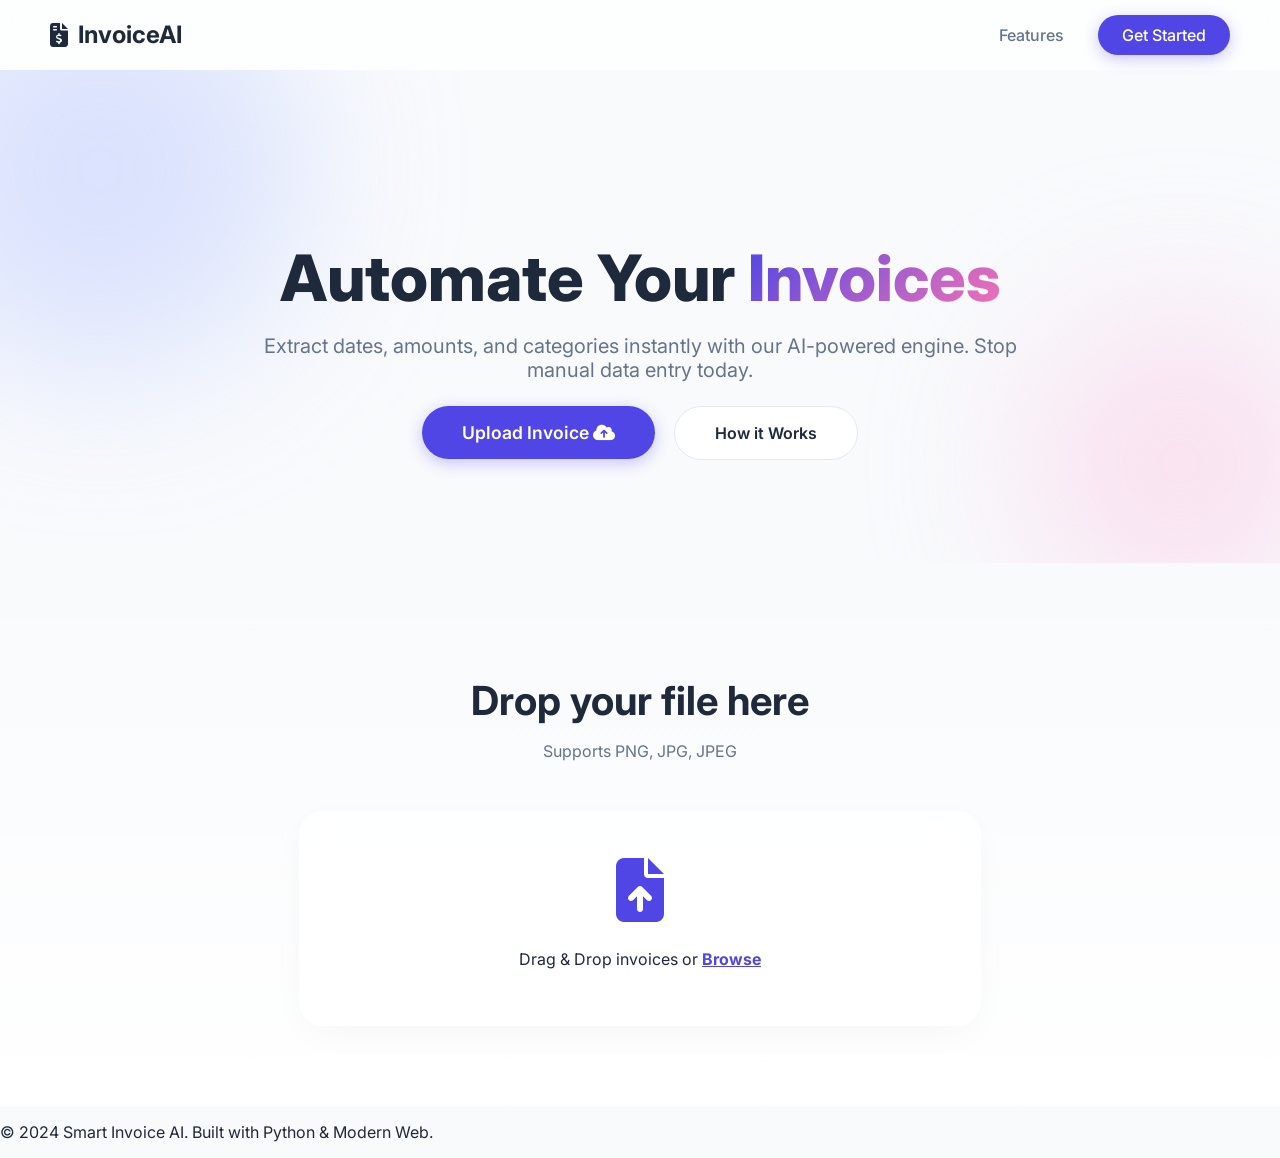
==== frontend/index.html @ 94472e85 "Implement initial Flask server with OCR and classification for invoice processing, web interface, an" ====
<!DOCTYPE html>
<html lang="en">

<head>
    <meta charset="UTF-8">
    <meta name="viewport" content="width=device-width, initial-scale=1.0">
    <title>Smart Invoice Extractor</title>
    <link rel="stylesheet" href="style.css">
    <!-- Google Fonts: Inter for that clean, modern look -->
    <link href="https://fonts.googleapis.com/css2?family=Inter:wght@300;400;600;700&display=swap" rel="stylesheet">
    <!-- FontAwesome for Icons -->
    <link rel="stylesheet" href="https://cdnjs.cloudflare.com/ajax/libs/font-awesome/6.4.0/css/all.min.css">
</head>

<body>

    <!-- Navigation -->
    <nav class="navbar">
        <div class="logo">
            <i class="fa-solid fa-file-invoice-dollar"></i> InvoiceAI
        </div>
        <div class="nav-links">
            <a href="#features">Features</a>
            <a href="#upload" class="btn-primary">Get Started</a>
        </div>
    </nav>

    <!-- Hero Section -->
    <section class="hero">
        <div class="blob blob-1"></div>
        <div class="blob blob-2"></div>

        <div class="hero-content">
            <h1 class="fade-in-up">Automate Your <span class="gradient-text">Invoices</span></h1>
            <p class="fade-in-up delay-1">Extract dates, amounts, and categories instantly with our AI-powered engine.
                Stop manual data entry today.</p>
            <div class="hero-buttons fade-in-up delay-2">
                <a href="#upload" class="btn-primary-lg">Upload Invoice <i class="fa-solid fa-cloud-arrow-up"></i></a>
                <a href="#how-it-works" class="btn-secondary-lg">How it Works</a>
            </div>
        </div>
    </section>

    <!-- Upload Section -->
    <section id="upload" class="upload-section">
        <div class="container">
            <h2 class="section-title">Drop your file here</h2>
            <p class="section-subtitle">Supports PNG, JPG, JPEG</p>

            <div class="glass-card upload-card" id="drop-zone">
                <div class="upload-icon">
                    <i class="fa-solid fa-file-arrow-up"></i>
                </div>
                <p class="upload-text">Drag & Drop invoices or <span class="browse-link">Browse</span></p>
                <input type="file" id="file-input" hidden accept=".png, .jpg, .jpeg" multiple>
                <div id="loader" class="loader hidden"></div>

                <!-- Batch Progress (Hidden initially) -->
                <div id="batch-progress" class="batch-progress hidden">
                    <p id="progress-text">Processed 0 / 0</p>
                    <div class="progress-bar-container">
                        <div id="progress-bar" class="progress-bar"></div>
                    </div>
                </div>
            </div>

            <!-- Global Actions -->
            <div id="global-actions" class="hidden" style="text-align: center; margin-top: 20px;">
                <button class="btn-primary" id="download-report-btn"><i class="fa-solid fa-file-csv"></i> Download Final
                    Report</button>
            </div>

            <!-- Results Section (Hidden initially) -->
            <div id="result-container" class="result-container hidden fade-in">
                <div class="glass-card result-card">
                    <div class="result-header">
                        <h3><i class="fa-solid fa-check-circle"></i> Extraction Complete</h3>
                        <span id="file-name-display" class="badge">invoice.jpg</span>
                    </div>

                    <div class="result-grid">
                        <div class="result-item">
                            <span class="label">Date</span>
                            <span class="value" id="res-date">--</span>
                        </div>
                        <div class="result-item">
                            <span class="label">Total Amount</span>
                            <span class="value price" id="res-amount">--</span>
                        </div>
                        <div class="result-item">
                            <span class="label">Category</span>
                            <span class="value type" id="res-category">--</span>
                        </div>
                    </div>

                    <div class="result-actions">
                        <!-- In a real app, this would use the JSON to build a CSV -->
                        <button class="btn-primary" id="download-btn"><i class="fa-solid fa-download"></i> Download
                            Report</button>
                        <button class="btn-secondary" id="reset-btn">Upload Another</button>
                    </div>
                </div>
            </div>
        </div>
    </section>

    <footer>
        <p>&copy; 2024 Smart Invoice AI. Built with Python & Modern Web.</p>
    </footer>

    <script src="script.js"></script>
</body>

</html>
---- frontend/style.css ----
:root {
    --primary: #4F46E5;      /* Indigo 600 */
    --primary-hover: #4338CA;
    --secondary: #64748B;    /* Slate 500 */
    --accent: #F472B6;       /* Pink 400 (for gradients) */
    --bg-color: #F8FAFC;     /* Slate 50 */
    --text-dark: #1E293B;    /* Slate 800 */
    --text-light: #64748B;   /* Slate 500 */
    --glass-bg: rgba(255, 255, 255, 0.7);
    --glass-border: rgba(255, 255, 255, 0.5);
    --shadow-soft: 0 10px 40px -10px rgba(0,0,0,0.05);
}

body {
    font-family: 'Inter', sans-serif;
    background-color: var(--bg-color);
    color: var(--text-dark);
    margin: 0;
    padding: 0;
    overflow-x: hidden;
    scroll-behavior: smooth;
}

/* --- Utilities --- */
.container {
    max-width: 1000px;
    margin: 0 auto;
    padding: 0 20px;
}

.gradient-text {
    background: linear-gradient(135deg, var(--primary), var(--accent));
    -webkit-background-clip: text;
    -webkit-text-fill-color: transparent;
}

.hidden { display: none !important; }

/* --- Navbar --- */
.navbar {
    display: flex;
    justify-content: space-between;
    align-items: center;
    padding: 20px 50px;
    background: var(--glass-bg);
    backdrop-filter: blur(12px);
    position: sticky;
    top: 0;
    z-index: 100;
    border-bottom: 1px solid var(--glass-border);
}

.logo {
    font-weight: 700;
    font-size: 1.5rem;
    color: var(--text-dark);
    display: flex;
    gap: 10px;
    align-items: center;
}

.nav-links a {
    text-decoration: none;
    color: var(--text-light);
    margin-left: 30px;
    font-weight: 500;
    transition: color 0.3s;
}

.nav-links a:hover {
    color: var(--primary);
}

.nav-links .btn-primary {
    color: white;
    margin-left: 30px;
}

/* --- Hero Section --- */
.hero {
    position: relative;
    padding: 120px 20px;
    text-align: center;
    overflow: hidden;
}

.hero-content {
    position: relative;
    z-index: 10;
    max-width: 800px;
    margin: 0 auto;
}

.hero h1 {
    font-size: 4rem;
    line-height: 1.1;
    margin-bottom: 20px;
    font-weight: 800;
}

.hero p {
    font-size: 1.25rem;
    color: var(--text-light);
    margin-bottom: 40px;
}

/* Background Blobs */
.blob {
    position: absolute;
    border-radius: 50%;
    filter: blur(80px);
    opacity: 0.6;
    z-index: 1;
}

.blob-1 {
    width: 400px;
    height: 400px;
    background: #c7d2fe;
    top: -100px;
    left: -100px;
    animation: float 8s infinite ease-in-out;
}

.blob-2 {
    width: 300px;
    height: 300px;
    background: #fbcfe8;
    bottom: -50px;
    right: -50px;
    animation: float 10s infinite ease-in-out reverse;
}

/* --- Buttons --- */
.btn-primary, .btn-primary-lg {
    background: var(--primary);
    color: white;
    padding: 10px 24px;
    border-radius: 50px;
    text-decoration: none;
    font-weight: 600;
    transition: all 0.3s ease;
    border: none;
    cursor: pointer;
    box-shadow: 0 4px 15px rgba(79, 70, 229, 0.3);
}

.btn-primary-lg {
    padding: 16px 40px;
    font-size: 1.1rem;
}

.btn-primary:hover, .btn-primary-lg:hover {
    background: var(--primary-hover);
    transform: translateY(-2px);
    box-shadow: 0 8px 25px rgba(79, 70, 229, 0.4);
}

.btn-secondary-lg, .btn-secondary {
    background: white;
    color: var(--text-dark);
    padding: 16px 40px;
    border-radius: 50px;
    text-decoration: none;
    font-weight: 600;
    margin-left: 15px;
    border: 1px solid #E2E8F0;
    transition: all 0.3s ease;
    cursor: pointer;
}

.btn-secondary:hover, .btn-secondary-lg:hover {
    background: #F1F5F9;
    transform: translateY(-2px);
}

/* --- Upload Section --- */
.upload-section {
    padding: 80px 20px;
    background: linear-gradient(to bottom, transparent, white);
}

.section-title {
    text-align: center;
    font-size: 2.5rem;
    margin-bottom: 5px;
}

.section-subtitle {
    text-align: center;
    color: var(--text-light);
    margin-bottom: 50px;
}

.glass-card {
    background: rgba(255, 255, 255, 0.8);
    backdrop-filter: blur(20px);
    border: 1px solid white;
    border-radius: 24px;
    box-shadow: var(--shadow-soft);
    padding: 40px;
    max-width: 600px;
    margin: 0 auto;
    text-align: center;
    transition: all 0.3s ease;
}

.upload-card:hover {
    transform: translateY(-5px);
    box-shadow: 0 20px 50px -10px rgba(0,0,0,0.1);
    border-color: var(--primary);
}

.upload-icon {
    font-size: 4rem;
    color: var(--primary);
    margin-bottom: 20px;
    transition: transform 0.3s;
}

.upload-card:hover .upload-icon {
    transform: scale(1.1);
}

.browse-link {
    color: var(--primary);
    font-weight: 700;
    cursor: pointer;
    text-decoration: underline;
}

/* --- Results --- */
.result-container {
    margin-top: 40px;
}

.result-header {
    display: flex;
    justify-content: space-between;
    align-items: center;
    margin-bottom: 30px;
    padding-bottom: 20px;
    border-bottom: 1px solid #E2E8F0;
}

.result-header h3 {
    margin: 0;
    color: var(--primary);
    display: flex;
    gap: 10px;
    align-items: center;
}

.badge {
    background: #EEF2FF;
    color: var(--primary);
    padding: 6px 12px;
    border-radius: 20px;
    font-size: 0.875rem;
    font-weight: 600;
}

.result-grid {
    display: grid;
    grid-template-columns: repeat(3, 1fr);
    gap: 20px;
    text-align: left;
    margin-bottom: 40px;
}

.result-item {
    display: flex;
    flex-direction: column;
    gap: 8px;
}

.label {
    font-size: 0.875rem;
    color: var(--text-light);
    text-transform: uppercase;
    letter-spacing: 0.05em;
}

.value {
    font-size: 1.5rem;
    font-weight: 700;
    color: var(--text-dark);
}

.value.price { color: #10B981; } /* Green */
.value.type { color: #F59E0B; } /* Amber */

.result-actions {
    display: flex;
    gap: 10px;
    justify-content: center;
}

/* --- Animations --- */
@keyframes float {
    0%, 100% { transform: translate(0, 0); }
    50% { transform: translate(30px, -30px); }
}

.fade-in-up {
    opacity: 0;
    transform: translateY(30px);
    animation: fadeInUp 0.8s ease forwards;
}

.fade-in {
    opacity: 0;
    animation: fadeIn 0.5s ease forwards;
}

@keyframes fadeInUp {
    to { opacity: 1; transform: translateY(0); }
}

@keyframes fadeIn {
    to { opacity: 1; }
}

.delay-1 { animation-delay: 0.2s; }
.delay-2 { animation-delay: 0.4s; }

/* Loader */
.loader {
    border: 4px solid #f3f3f3;
    border-radius: 50%;
    border-top: 4px solid var(--primary);
    width: 40px;
    height: 40px;
    animation: spin 1s linear infinite;
    margin: 20px auto;
}

@keyframes spin {
    0% { transform: rotate(0deg); }
    100% { transform: rotate(360deg); }
}
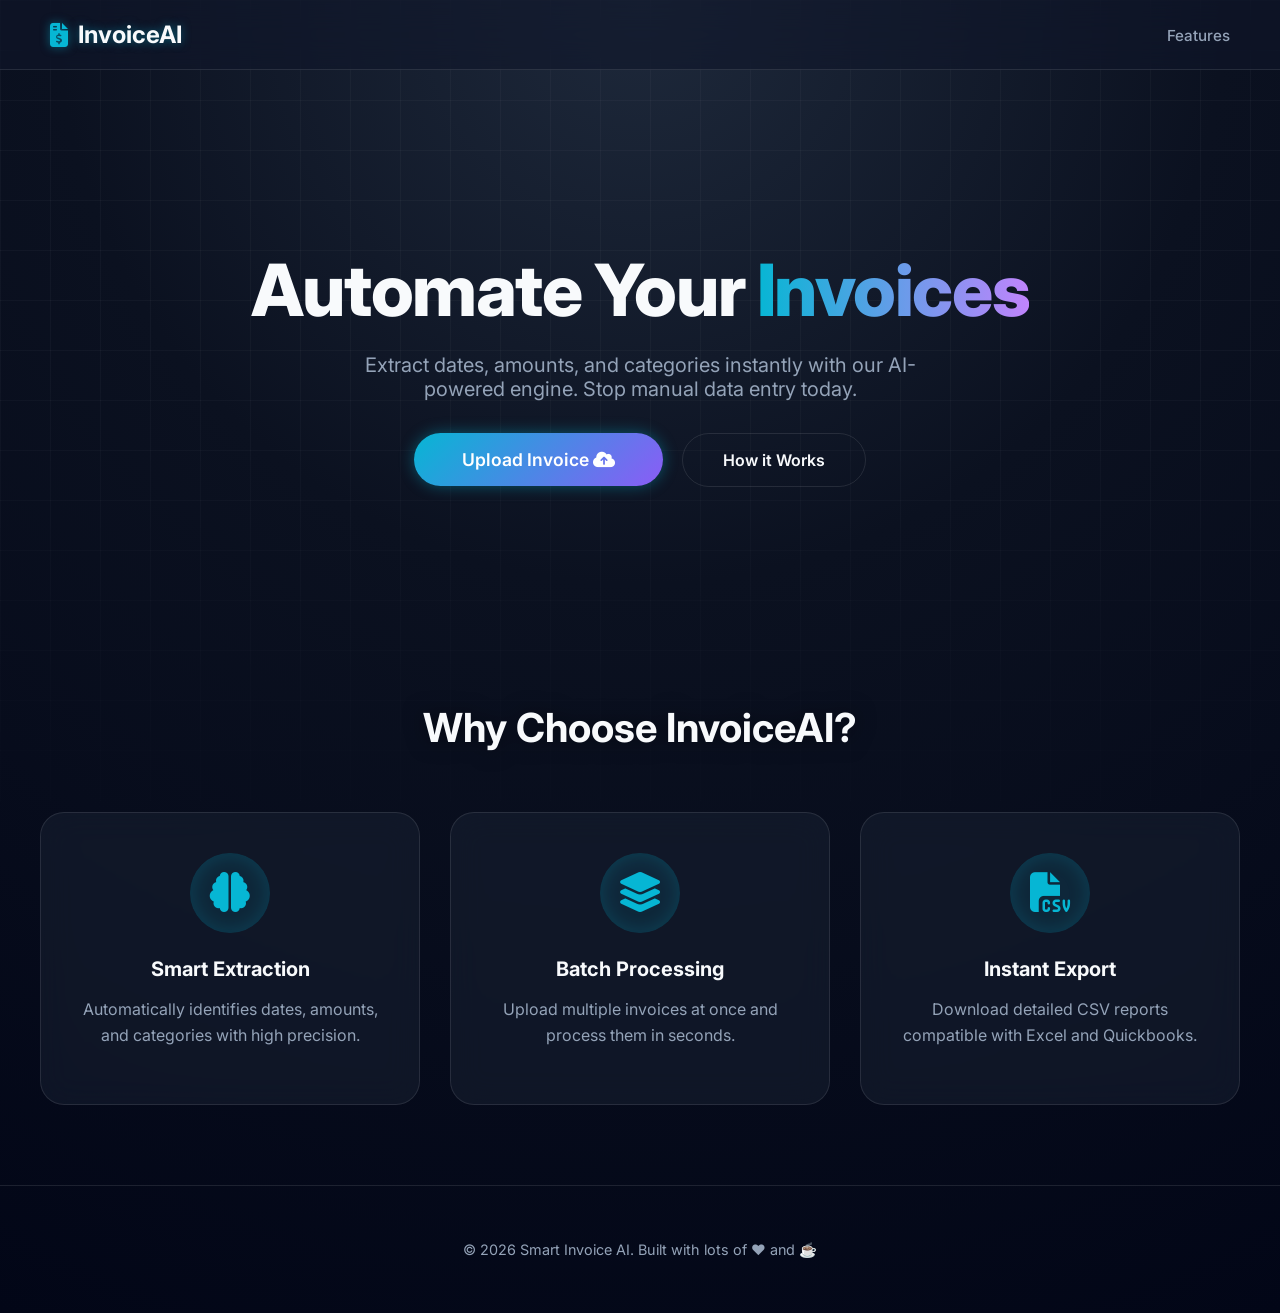
==== commit 8ca4992e: "Implement initial frontend for invoice extraction with upload, batch processing, and informational p" ====
--- a/frontend/index.html
+++ b/frontend/index.html
@@ -21,9 +21,10 @@
         </div>
         <div class="nav-links">
             <a href="#features">Features</a>
-            <a href="#upload" class="btn-primary">Get Started</a>
         </div>
     </nav>
+
+    <div class="background-grid"></div>
 
     <!-- Hero Section -->
     <section class="hero">
@@ -35,77 +36,52 @@
             <p class="fade-in-up delay-1">Extract dates, amounts, and categories instantly with our AI-powered engine.
                 Stop manual data entry today.</p>
             <div class="hero-buttons fade-in-up delay-2">
-                <a href="#upload" class="btn-primary-lg">Upload Invoice <i class="fa-solid fa-cloud-arrow-up"></i></a>
-                <a href="#how-it-works" class="btn-secondary-lg">How it Works</a>
+                <a href="/upload-page" class="btn-primary-lg">Upload Invoice <i
+                        class="fa-solid fa-cloud-arrow-up"></i></a>
+                <a href="/how-it-works" class="btn-secondary-lg">How it Works</a>
             </div>
         </div>
     </section>
 
-    <!-- Upload Section -->
-    <section id="upload" class="upload-section">
+    <!-- Features Section -->
+    <section id="features" class="features-section">
         <div class="container">
-            <h2 class="section-title">Drop your file here</h2>
-            <p class="section-subtitle">Supports PNG, JPG, JPEG</p>
+            <h2 class="section-title">Why Choose InvoiceAI?</h2>
+            <div class="features-grid">
+                <!-- Feature 1 -->
+                <div class="glass-card feature-card scroll-reveal">
+                    <div class="feature-icon">
+                        <i class="fa-solid fa-brain"></i>
+                    </div>
+                    <h3>Smart Extraction</h3>
+                    <p>Automatically identifies dates, amounts, and categories with high precision.</p>
+                </div>
 
-            <div class="glass-card upload-card" id="drop-zone">
-                <div class="upload-icon">
-                    <i class="fa-solid fa-file-arrow-up"></i>
+                <!-- Feature 2 -->
+                <div class="glass-card feature-card scroll-reveal" style="transition-delay: 0.2s">
+                    <div class="feature-icon">
+                        <i class="fa-solid fa-layer-group"></i>
+                    </div>
+                    <h3>Batch Processing</h3>
+                    <p>Upload multiple invoices at once and process them in seconds.</p>
                 </div>
-                <p class="upload-text">Drag & Drop invoices or <span class="browse-link">Browse</span></p>
-                <input type="file" id="file-input" hidden accept=".png, .jpg, .jpeg" multiple>
-                <div id="loader" class="loader hidden"></div>
 
-                <!-- Batch Progress (Hidden initially) -->
-                <div id="batch-progress" class="batch-progress hidden">
-                    <p id="progress-text">Processed 0 / 0</p>
-                    <div class="progress-bar-container">
-                        <div id="progress-bar" class="progress-bar"></div>
+                <!-- Feature 3 -->
+                <div class="glass-card feature-card scroll-reveal" style="transition-delay: 0.4s">
+                    <div class="feature-icon">
+                        <i class="fa-solid fa-file-csv"></i>
                     </div>
-                </div>
-            </div>
-
-            <!-- Global Actions -->
-            <div id="global-actions" class="hidden" style="text-align: center; margin-top: 20px;">
-                <button class="btn-primary" id="download-report-btn"><i class="fa-solid fa-file-csv"></i> Download Final
-                    Report</button>
-            </div>
-
-            <!-- Results Section (Hidden initially) -->
-            <div id="result-container" class="result-container hidden fade-in">
-                <div class="glass-card result-card">
-                    <div class="result-header">
-                        <h3><i class="fa-solid fa-check-circle"></i> Extraction Complete</h3>
-                        <span id="file-name-display" class="badge">invoice.jpg</span>
-                    </div>
-
-                    <div class="result-grid">
-                        <div class="result-item">
-                            <span class="label">Date</span>
-                            <span class="value" id="res-date">--</span>
-                        </div>
-                        <div class="result-item">
-                            <span class="label">Total Amount</span>
-                            <span class="value price" id="res-amount">--</span>
-                        </div>
-                        <div class="result-item">
-                            <span class="label">Category</span>
-                            <span class="value type" id="res-category">--</span>
-                        </div>
-                    </div>
-
-                    <div class="result-actions">
-                        <!-- In a real app, this would use the JSON to build a CSV -->
-                        <button class="btn-primary" id="download-btn"><i class="fa-solid fa-download"></i> Download
-                            Report</button>
-                        <button class="btn-secondary" id="reset-btn">Upload Another</button>
-                    </div>
+                    <h3>Instant Export</h3>
+                    <p>Download detailed CSV reports compatible with Excel and Quickbooks.</p>
                 </div>
             </div>
         </div>
     </section>
 
+
+
     <footer>
-        <p>&copy; 2024 Smart Invoice AI. Built with Python & Modern Web.</p>
+        <p>&copy; 2026 Smart Invoice AI. Built with lots of ❤️ and ☕</p>
     </footer>
 
     <script src="script.js"></script>
--- a/frontend/style.css
+++ b/frontend/style.css
@@ -1,40 +1,65 @@
 :root {
-    --primary: #4F46E5;      /* Indigo 600 */
-    --primary-hover: #4338CA;
-    --secondary: #64748B;    /* Slate 500 */
-    --accent: #F472B6;       /* Pink 400 (for gradients) */
-    --bg-color: #F8FAFC;     /* Slate 50 */
-    --text-dark: #1E293B;    /* Slate 800 */
-    --text-light: #64748B;   /* Slate 500 */
-    --glass-bg: rgba(255, 255, 255, 0.7);
-    --glass-border: rgba(255, 255, 255, 0.5);
-    --shadow-soft: 0 10px 40px -10px rgba(0,0,0,0.05);
+    --bg-dark: #0B1120;
+    --bg-darker: #020617;
+    --primary-cyan: #06b6d4;
+    --primary-violet: #8b5cf6;
+    --accent-glow: #38bdf8;
+    --text-main: #f8fafc;
+    --text-muted: #94a3b8;
+    --glass-bg: rgba(30, 41, 59, 0.4);
+    --glass-border: rgba(255, 255, 255, 0.1);
+    --card-shadow: 0 0 20px rgba(6, 182, 212, 0.1);
 }
 
 body {
     font-family: 'Inter', sans-serif;
-    background-color: var(--bg-color);
-    color: var(--text-dark);
+    background: radial-gradient(circle at 50% 0%, #1e293b 0%, var(--bg-dark) 40%, var(--bg-darker) 100%);
+    background-color: var(--bg-dark);
+    color: var(--text-main);
     margin: 0;
     padding: 0;
     overflow-x: hidden;
     scroll-behavior: smooth;
+    display: flex;
+    flex-direction: column;
+    min-height: 100vh;
 }
 
 /* --- Utilities --- */
 .container {
-    max-width: 1000px;
+    max-width: 1200px;
     margin: 0 auto;
     padding: 0 20px;
 }
 
 .gradient-text {
-    background: linear-gradient(135deg, var(--primary), var(--accent));
+    background: linear-gradient(to right, var(--primary-cyan), #c084fc, #f472b6);
     -webkit-background-clip: text;
+    background-clip: text;
     -webkit-text-fill-color: transparent;
-}
-
-.hidden { display: none !important; }
+    background-size: 200% auto;
+    animation: shimmer 5s linear infinite;
+}
+
+.hidden {
+    display: none !important;
+}
+
+/* --- Background Grid --- */
+.background-grid {
+    position: fixed;
+    top: 0;
+    left: 0;
+    width: 100%;
+    height: 100%;
+    z-index: -1;
+    background-image:
+        linear-gradient(rgba(255, 255, 255, 0.03) 1px, transparent 1px),
+        linear-gradient(90deg, rgba(255, 255, 255, 0.03) 1px, transparent 1px);
+    background-size: 50px 50px;
+    mask-image: linear-gradient(to bottom, black 40%, transparent 100%);
+    pointer-events: none;
+}
 
 /* --- Navbar --- */
 .navbar {
@@ -42,8 +67,8 @@
     justify-content: space-between;
     align-items: center;
     padding: 20px 50px;
-    background: var(--glass-bg);
-    backdrop-filter: blur(12px);
+    background: rgba(15, 23, 42, 0.6);
+    backdrop-filter: blur(16px);
     position: sticky;
     top: 0;
     z-index: 100;
@@ -53,211 +78,250 @@
 .logo {
     font-weight: 700;
     font-size: 1.5rem;
-    color: var(--text-dark);
+    color: var(--text-main);
     display: flex;
     gap: 10px;
     align-items: center;
+    text-shadow: 0 0 10px rgba(6, 182, 212, 0.5);
+}
+
+.logo i {
+    color: var(--primary-cyan);
 }
 
 .nav-links a {
     text-decoration: none;
-    color: var(--text-light);
+    color: var(--text-muted);
     margin-left: 30px;
     font-weight: 500;
-    transition: color 0.3s;
+    transition: all 0.3s;
+    font-size: 0.95rem;
 }
 
 .nav-links a:hover {
-    color: var(--primary);
-}
-
-.nav-links .btn-primary {
+    color: var(--primary-cyan);
+    text-shadow: 0 0 8px rgba(6, 182, 212, 0.6);
+}
+
+/* --- Buttons --- */
+.btn-primary,
+.btn-primary-lg {
+    background: linear-gradient(135deg, var(--primary-cyan), var(--primary-violet));
     color: white;
-    margin-left: 30px;
-}
-
-/* --- Hero Section --- */
-.hero {
-    position: relative;
-    padding: 120px 20px;
-    text-align: center;
-    overflow: hidden;
-}
-
-.hero-content {
-    position: relative;
-    z-index: 10;
-    max-width: 800px;
-    margin: 0 auto;
-}
-
-.hero h1 {
-    font-size: 4rem;
-    line-height: 1.1;
-    margin-bottom: 20px;
-    font-weight: 800;
-}
-
-.hero p {
-    font-size: 1.25rem;
-    color: var(--text-light);
-    margin-bottom: 40px;
-}
-
-/* Background Blobs */
-.blob {
-    position: absolute;
-    border-radius: 50%;
-    filter: blur(80px);
-    opacity: 0.6;
-    z-index: 1;
-}
-
-.blob-1 {
-    width: 400px;
-    height: 400px;
-    background: #c7d2fe;
-    top: -100px;
-    left: -100px;
-    animation: float 8s infinite ease-in-out;
-}
-
-.blob-2 {
-    width: 300px;
-    height: 300px;
-    background: #fbcfe8;
-    bottom: -50px;
-    right: -50px;
-    animation: float 10s infinite ease-in-out reverse;
-}
-
-/* --- Buttons --- */
-.btn-primary, .btn-primary-lg {
-    background: var(--primary);
-    color: white;
-    padding: 10px 24px;
+    padding: 12px 30px;
     border-radius: 50px;
     text-decoration: none;
     font-weight: 600;
     transition: all 0.3s ease;
     border: none;
     cursor: pointer;
-    box-shadow: 0 4px 15px rgba(79, 70, 229, 0.3);
+    box-shadow: 0 0 15px rgba(6, 182, 212, 0.4);
+    position: relative;
+    overflow: hidden;
 }
 
 .btn-primary-lg {
-    padding: 16px 40px;
+    padding: 16px 48px;
     font-size: 1.1rem;
 }
 
-.btn-primary:hover, .btn-primary-lg:hover {
-    background: var(--primary-hover);
+.btn-primary:hover,
+.btn-primary-lg:hover {
     transform: translateY(-2px);
-    box-shadow: 0 8px 25px rgba(79, 70, 229, 0.4);
-}
-
-.btn-secondary-lg, .btn-secondary {
-    background: white;
-    color: var(--text-dark);
+    box-shadow: 0 0 30px rgba(139, 92, 246, 0.6);
+}
+
+.btn-secondary,
+.btn-secondary-lg {
+    background: transparent;
+    color: var(--text-main);
     padding: 16px 40px;
     border-radius: 50px;
     text-decoration: none;
     font-weight: 600;
     margin-left: 15px;
-    border: 1px solid #E2E8F0;
+    border: 1px solid var(--glass-border);
     transition: all 0.3s ease;
     cursor: pointer;
-}
-
-.btn-secondary:hover, .btn-secondary-lg:hover {
-    background: #F1F5F9;
-    transform: translateY(-2px);
+    position: relative;
+}
+
+.btn-secondary:hover,
+.btn-secondary-lg:hover {
+    border-color: var(--primary-cyan);
+    background: rgba(6, 182, 212, 0.1);
+    box-shadow: 0 0 15px rgba(6, 182, 212, 0.2);
+}
+
+/* --- Hero Section --- */
+.hero {
+    position: relative;
+    padding: 120px 20px;
+    text-align: center;
+    flex: 1;
+    display: flex;
+    flex-direction: column;
+    justify-content: center;
+    overflow: visible;
+}
+
+.hero h1 {
+    font-size: 4.5rem;
+    line-height: 1.1;
+    margin-bottom: 24px;
+    font-weight: 800;
+    letter-spacing: -0.02em;
+}
+
+.hero p {
+    font-size: 1.25rem;
+    color: var(--text-muted);
+    margin-bottom: 48px;
+    max-width: 600px;
+    margin-left: auto;
+    margin-right: auto;
+}
+
+/* --- Glass Cards (Features & Upload) --- */
+.glass-card {
+    background: var(--glass-bg);
+    backdrop-filter: blur(16px);
+    border: 1px solid var(--glass-border);
+    border-radius: 24px;
+    padding: 40px;
+    transition: all 0.4s cubic-bezier(0.175, 0.885, 0.32, 1.275);
+}
+
+.feature-card {
+    text-align: center;
+    margin: 0;
+}
+
+.feature-card:hover {
+    transform: translateY(-10px) scale(1.02);
+    border-color: rgba(6, 182, 212, 0.3);
+    box-shadow: 0 0 30px rgba(6, 182, 212, 0.15);
+}
+
+.feature-icon {
+    font-size: 2.5rem;
+    color: var(--primary-cyan);
+    margin-bottom: 24px;
+    background: rgba(6, 182, 212, 0.1);
+    width: 80px;
+    height: 80px;
+    line-height: 80px;
+    border-radius: 50%;
+    margin-left: auto;
+    margin-right: auto;
+    box-shadow: 0 0 20px rgba(6, 182, 212, 0.2) inset;
+}
+
+.feature-card h3 {
+    color: var(--text-main);
+    font-size: 1.25rem;
+    margin-bottom: 15px;
+}
+
+.feature-card p {
+    color: var(--text-muted);
+    line-height: 1.6;
+}
+
+/* --- Features Layout --- */
+.features-section {
+    padding: 80px 20px;
+    background: transparent;
+}
+
+.section-title {
+    text-align: center;
+    font-size: 2.5rem;
+    color: var(--text-main);
+    margin-bottom: 60px;
+    text-shadow: 0 0 20px rgba(0, 0, 0, 0.5);
+}
+
+.features-grid {
+    display: grid;
+    grid-template-columns: repeat(auto-fit, minmax(300px, 1fr));
+    gap: 30px;
 }
 
 /* --- Upload Section --- */
 .upload-section {
-    padding: 80px 20px;
-    background: linear-gradient(to bottom, transparent, white);
-}
-
-.section-title {
-    text-align: center;
-    font-size: 2.5rem;
+    padding: 60px 20px;
+    background: transparent;
+}
+
+/* Upload Specific Overrides */
+.upload-section .section-title {
     margin-bottom: 5px;
 }
 
 .section-subtitle {
     text-align: center;
-    color: var(--text-light);
-    margin-bottom: 50px;
-}
-
-.glass-card {
-    background: rgba(255, 255, 255, 0.8);
-    backdrop-filter: blur(20px);
-    border: 1px solid white;
-    border-radius: 24px;
-    box-shadow: var(--shadow-soft);
-    padding: 40px;
+    color: var(--text-muted);
+    margin-bottom: 40px;
+    font-size: 1rem;
+    display: block;
+    width: 100%;
+}
+
+.upload-card {
+
     max-width: 600px;
     margin: 0 auto;
     text-align: center;
-    transition: all 0.3s ease;
-}
-
-.upload-card:hover {
-    transform: translateY(-5px);
-    box-shadow: 0 20px 50px -10px rgba(0,0,0,0.1);
-    border-color: var(--primary);
 }
 
 .upload-icon {
     font-size: 4rem;
-    color: var(--primary);
+    color: var(--primary-cyan);
     margin-bottom: 20px;
-    transition: transform 0.3s;
-}
-
-.upload-card:hover .upload-icon {
-    transform: scale(1.1);
+    filter: drop-shadow(0 0 10px rgba(6, 182, 212, 0.5));
+}
+
+.upload-text {
+    color: var(--text-muted);
 }
 
 .browse-link {
-    color: var(--primary);
-    font-weight: 700;
-    cursor: pointer;
-    text-decoration: underline;
+    color: var(--primary-cyan);
+    text-decoration: none;
+    border-bottom: 1px dotted var(--primary-cyan);
+    transition: all 0.3s;
+}
+
+.browse-link:hover {
+    color: var(--primary-violet);
+    border-bottom-style: solid;
 }
 
 /* --- Results --- */
-.result-container {
-    margin-top: 40px;
-}
-
 .result-header {
+    border-bottom: 1px solid var(--glass-border);
     display: flex;
     justify-content: space-between;
     align-items: center;
     margin-bottom: 30px;
     padding-bottom: 20px;
-    border-bottom: 1px solid #E2E8F0;
 }
 
 .result-header h3 {
+    color: var(--primary-cyan);
+    display: flex;
+    align-items: center;
+    gap: 10px;
     margin: 0;
-    color: var(--primary);
-    display: flex;
-    gap: 10px;
-    align-items: center;
 }
 
 .badge {
-    background: #EEF2FF;
-    color: var(--primary);
-    padding: 6px 12px;
+    background: rgba(6, 182, 212, 0.15);
+    color: var(--primary-cyan);
+    padding: 5px 12px;
     border-radius: 20px;
-    font-size: 0.875rem;
-    font-weight: 600;
+    font-size: 0.85rem;
 }
 
 .result-grid {
@@ -265,77 +329,102 @@
     grid-template-columns: repeat(3, 1fr);
     gap: 20px;
     text-align: left;
-    margin-bottom: 40px;
-}
-
-.result-item {
-    display: flex;
-    flex-direction: column;
-    gap: 8px;
+    margin-bottom: 30px;
 }
 
 .label {
-    font-size: 0.875rem;
-    color: var(--text-light);
+    color: var(--text-muted);
+    font-size: 0.8rem;
     text-transform: uppercase;
-    letter-spacing: 0.05em;
+    letter-spacing: 1px;
 }
 
 .value {
-    font-size: 1.5rem;
+    font-size: 1.4rem;
     font-weight: 700;
-    color: var(--text-dark);
-}
-
-.value.price { color: #10B981; } /* Green */
-.value.type { color: #F59E0B; } /* Amber */
-
-.result-actions {
-    display: flex;
-    gap: 10px;
-    justify-content: center;
+    color: var(--text-main);
+}
+
+.value.price {
+    color: #34d399;
+    text-shadow: 0 0 10px rgba(52, 211, 153, 0.3);
+}
+
+.value.type {
+    color: #fbbf24;
 }
 
 /* --- Animations --- */
-@keyframes float {
-    0%, 100% { transform: translate(0, 0); }
-    50% { transform: translate(30px, -30px); }
+@keyframes shimmer {
+    0% {
+        background-position: 0% 50%;
+    }
+
+    100% {
+        background-position: 200% 50%;
+    }
+}
+
+@keyframes fadeInUp {
+    from {
+        opacity: 0;
+        transform: translateY(40px);
+    }
+
+    to {
+        opacity: 1;
+        transform: translateY(0);
+    }
 }
 
 .fade-in-up {
     opacity: 0;
+    animation: fadeInUp 0.8s ease forwards;
+}
+
+.delay-1 {
+    animation-delay: 0.2s;
+}
+
+.delay-2 {
+    animation-delay: 0.4s;
+}
+
+.scroll-reveal {
+    opacity: 0;
     transform: translateY(30px);
-    animation: fadeInUp 0.8s ease forwards;
-}
-
-.fade-in {
-    opacity: 0;
-    animation: fadeIn 0.5s ease forwards;
-}
-
-@keyframes fadeInUp {
-    to { opacity: 1; transform: translateY(0); }
-}
-
-@keyframes fadeIn {
-    to { opacity: 1; }
-}
-
-.delay-1 { animation-delay: 0.2s; }
-.delay-2 { animation-delay: 0.4s; }
+    transition: all 0.8s cubic-bezier(0.5, 0, 0, 1);
+}
+
+.scroll-reveal.visible {
+    opacity: 1;
+    transform: translateY(0);
+}
 
 /* Loader */
 .loader {
-    border: 4px solid #f3f3f3;
+    border: 3px solid rgba(255, 255, 255, 0.1);
+    border-top: 3px solid var(--primary-cyan);
     border-radius: 50%;
-    border-top: 4px solid var(--primary);
     width: 40px;
     height: 40px;
     animation: spin 1s linear infinite;
     margin: 20px auto;
+    box-shadow: 0 0 15px rgba(6, 182, 212, 0.2);
 }
 
 @keyframes spin {
-    0% { transform: rotate(0deg); }
-    100% { transform: rotate(360deg); }
-}
+    100% {
+        transform: rotate(360deg);
+    }
+}
+
+/* Footer */
+footer {
+    text-align: center;
+    padding: 40px;
+    color: var(--text-muted);
+    font-size: 0.9rem;
+    border-top: 1px solid var(--glass-border);
+    margin-top: auto;
+}
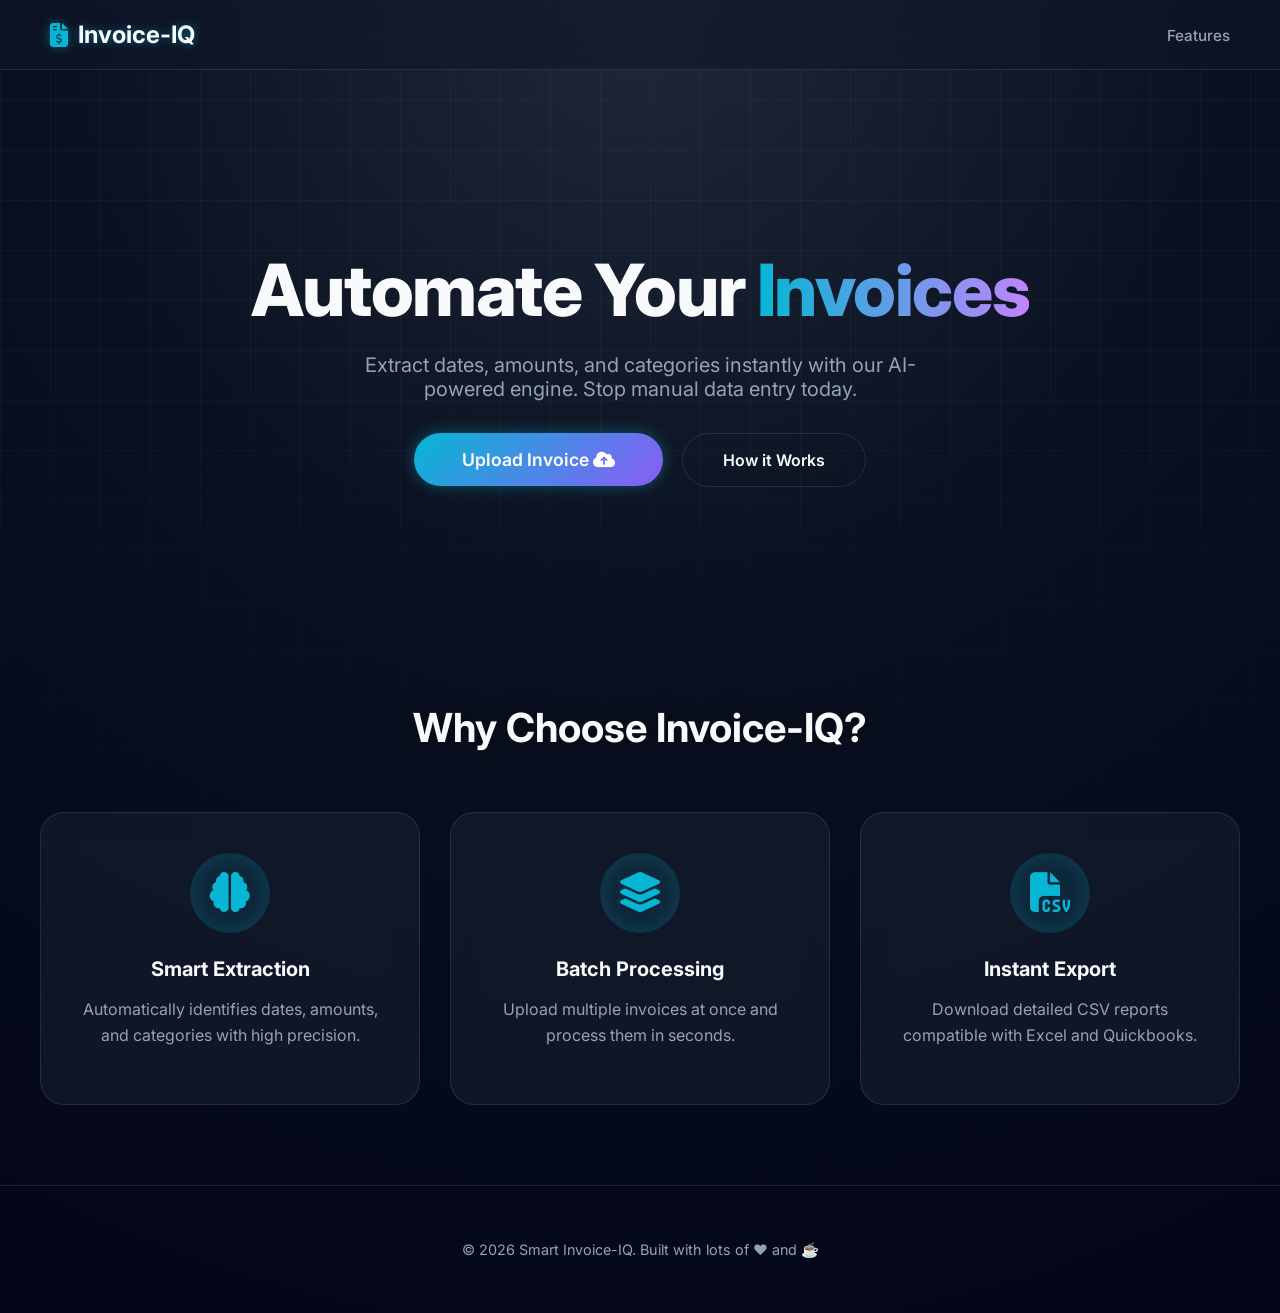
==== commit 41b44f61: "Update frontend files and analysis results" ====
--- a/frontend/index.html
+++ b/frontend/index.html
@@ -17,7 +17,7 @@
     <!-- Navigation -->
     <nav class="navbar">
         <div class="logo">
-            <i class="fa-solid fa-file-invoice-dollar"></i> InvoiceAI
+            <i class="fa-solid fa-file-invoice-dollar"></i> Invoice-IQ
         </div>
         <div class="nav-links">
             <a href="#features">Features</a>
@@ -46,7 +46,7 @@
     <!-- Features Section -->
     <section id="features" class="features-section">
         <div class="container">
-            <h2 class="section-title">Why Choose InvoiceAI?</h2>
+            <h2 class="section-title">Why Choose Invoice-IQ?</h2>
             <div class="features-grid">
                 <!-- Feature 1 -->
                 <div class="glass-card feature-card scroll-reveal">
@@ -81,7 +81,7 @@
 
 
     <footer>
-        <p>&copy; 2026 Smart Invoice AI. Built with lots of ❤️ and ☕</p>
+        <p>&copy; 2026 Smart Invoice-IQ. Built with lots of ❤️ and ☕</p>
     </footer>
 
     <script src="script.js"></script>
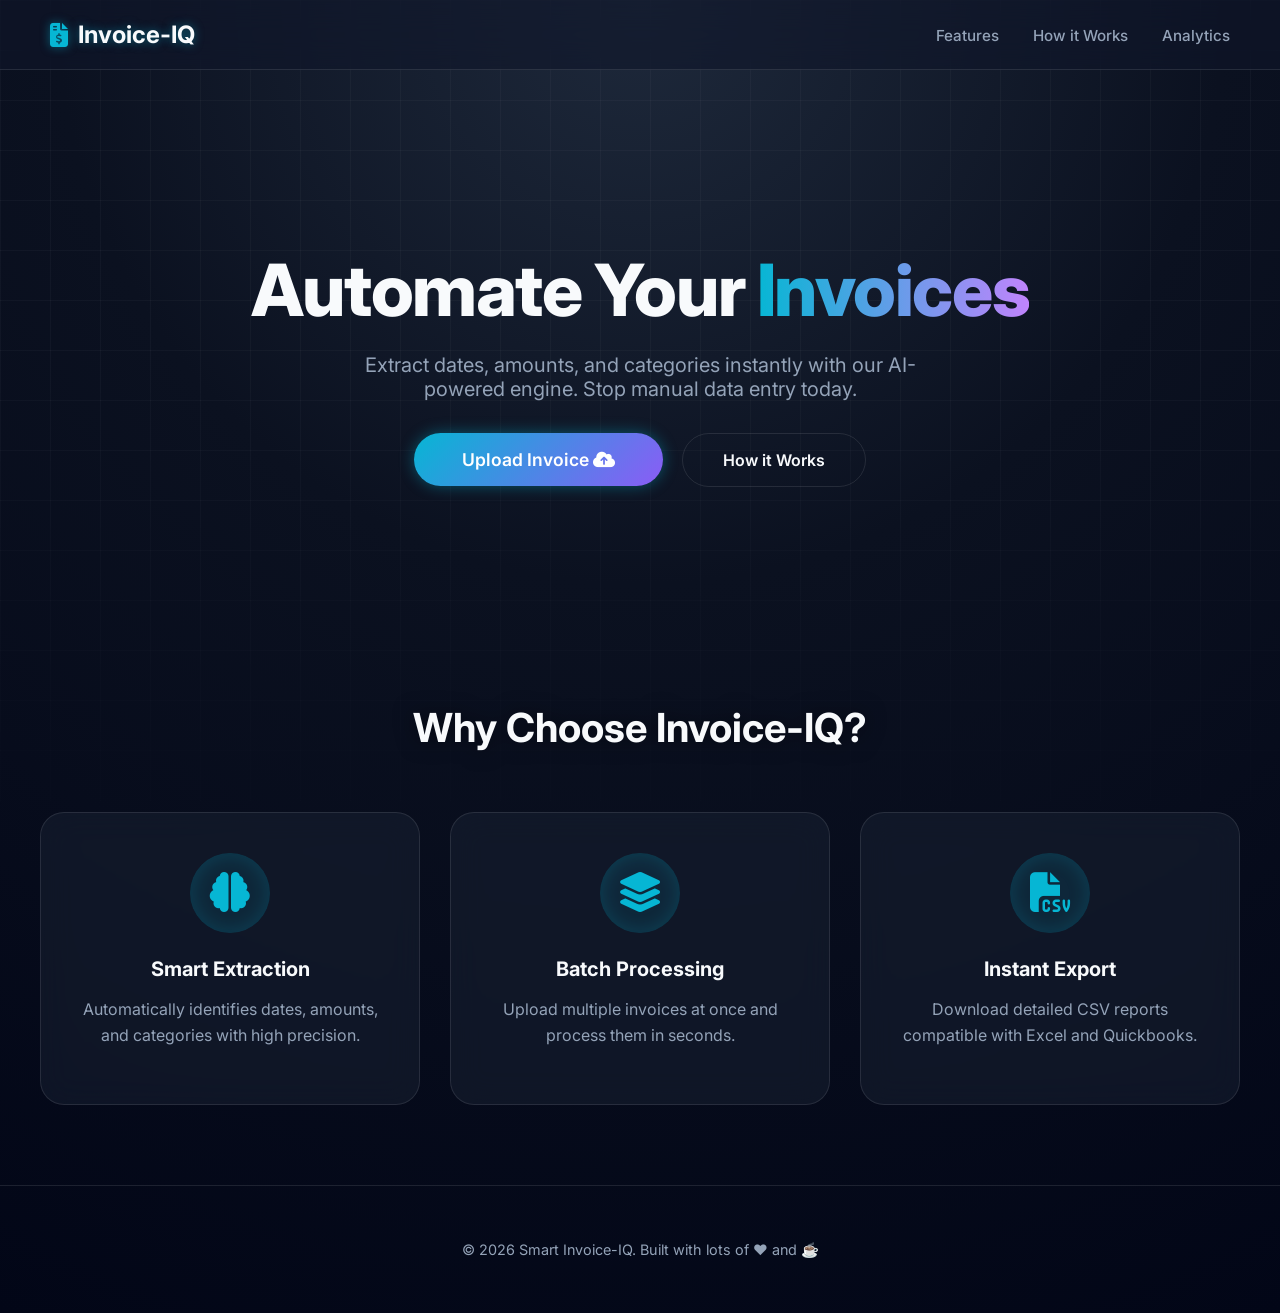
==== commit 94055688: "feat: Add analytics and visualization dashboard" ====
--- a/frontend/index.html
+++ b/frontend/index.html
@@ -21,6 +21,8 @@
         </div>
         <div class="nav-links">
             <a href="#features">Features</a>
+            <a href="/how-it-works">How it Works</a>
+            <a href="/analytics">Analytics</a>
         </div>
     </nav>
 
--- a/frontend/style.css
+++ b/frontend/style.css
@@ -427,4 +427,468 @@
     font-size: 0.9rem;
     border-top: 1px solid var(--glass-border);
     margin-top: auto;
+}
+
+/* ===================================================================
+   ANALYTICS DASHBOARD STYLES
+   =================================================================== */
+
+.active-link {
+    color: var(--primary-cyan) !important;
+    text-shadow: 0 0 8px rgba(6, 182, 212, 0.6);
+}
+
+/* --- Analytics Layout --- */
+.analytics-main {
+    padding: 30px 20px 60px;
+    flex: 1;
+}
+
+.analytics-header {
+    display: flex;
+    justify-content: space-between;
+    align-items: flex-end;
+    margin-bottom: 30px;
+    flex-wrap: wrap;
+    gap: 20px;
+}
+
+.analytics-header h1 {
+    font-size: 2.5rem;
+    font-weight: 800;
+    margin: 0;
+    display: flex;
+    align-items: center;
+    gap: 15px;
+}
+
+.analytics-header h1 i {
+    color: var(--primary-cyan);
+    font-size: 2rem;
+}
+
+.header-actions {
+    display: flex;
+    align-items: center;
+    flex-wrap: wrap;
+    gap: 10px;
+}
+
+/* --- Glass Select & Input --- */
+.glass-select, .glass-input {
+    background: var(--glass-bg);
+    border: 1px solid var(--glass-border);
+    color: var(--text-main);
+    padding: 10px 16px;
+    border-radius: 12px;
+    font-family: 'Inter', sans-serif;
+    font-size: 0.9rem;
+    outline: none;
+    transition: all 0.3s;
+    backdrop-filter: blur(8px);
+}
+
+.glass-select:focus, .glass-input:focus {
+    border-color: var(--primary-cyan);
+    box-shadow: 0 0 15px rgba(6, 182, 212, 0.2);
+}
+
+.glass-select option {
+    background: #1e293b;
+    color: var(--text-main);
+}
+
+/* --- KPI Grid --- */
+.kpi-grid {
+    display: grid;
+    grid-template-columns: repeat(auto-fit, minmax(180px, 1fr));
+    gap: 16px;
+    margin-bottom: 24px;
+}
+
+.kpi-card {
+    padding: 20px;
+    display: flex;
+    align-items: center;
+    gap: 16px;
+    transition: all 0.3s ease;
+    border-radius: 16px;
+}
+
+.kpi-card:hover {
+    transform: translateY(-4px);
+    border-color: rgba(6, 182, 212, 0.3);
+    box-shadow: 0 8px 30px rgba(6, 182, 212, 0.12);
+}
+
+.kpi-icon {
+    width: 52px;
+    height: 52px;
+    border-radius: 14px;
+    display: flex;
+    align-items: center;
+    justify-content: center;
+    font-size: 1.3rem;
+    flex-shrink: 0;
+}
+
+.kpi-info {
+    display: flex;
+    flex-direction: column;
+    gap: 4px;
+}
+
+.kpi-label {
+    color: var(--text-muted);
+    font-size: 0.78rem;
+    text-transform: uppercase;
+    letter-spacing: 0.8px;
+    font-weight: 500;
+}
+
+.kpi-value {
+    font-size: 1.5rem;
+    font-weight: 700;
+    color: var(--text-main);
+    line-height: 1;
+}
+
+.kpi-value.price {
+    color: #34d399;
+}
+
+/* --- Chart Grids --- */
+.charts-grid-2 {
+    display: grid;
+    grid-template-columns: repeat(2, 1fr);
+    gap: 20px;
+    margin-bottom: 20px;
+}
+
+.charts-grid-1 {
+    display: grid;
+    grid-template-columns: 1fr;
+    gap: 20px;
+    margin-bottom: 20px;
+}
+
+.chart-card {
+    padding: 24px;
+    border-radius: 20px;
+}
+
+.chart-title {
+    color: var(--text-main);
+    font-size: 1rem;
+    font-weight: 600;
+    margin: 0 0 20px 0;
+    display: flex;
+    align-items: center;
+    gap: 10px;
+}
+
+.chart-title i {
+    color: var(--primary-cyan);
+    font-size: 0.95rem;
+}
+
+.chart-container {
+    position: relative;
+    height: 300px;
+}
+
+.chart-container-wide {
+    height: 350px;
+}
+
+/* --- Compliance Bars --- */
+.compliance-grid {
+    display: flex;
+    flex-direction: column;
+    gap: 24px;
+    padding: 10px 0;
+}
+
+.compliance-item {
+    display: flex;
+    flex-direction: column;
+    gap: 8px;
+}
+
+.compliance-header {
+    display: flex;
+    align-items: center;
+    gap: 10px;
+    font-weight: 500;
+    font-size: 0.9rem;
+}
+
+.compliance-bar-wrapper {
+    width: 100%;
+    height: 8px;
+    background: rgba(255, 255, 255, 0.08);
+    border-radius: 10px;
+    overflow: hidden;
+}
+
+.compliance-bar {
+    height: 100%;
+    border-radius: 10px;
+    transition: width 1.2s cubic-bezier(0.16, 1, 0.3, 1);
+}
+
+.compliance-stats {
+    display: flex;
+    justify-content: space-between;
+    font-size: 0.82rem;
+}
+
+/* --- Outlier List --- */
+.outlier-list {
+    display: flex;
+    flex-direction: column;
+    gap: 12px;
+}
+
+.outlier-item {
+    display: flex;
+    align-items: center;
+    gap: 14px;
+    padding: 14px 18px;
+    background: rgba(251, 191, 36, 0.06);
+    border: 1px solid rgba(251, 191, 36, 0.15);
+    border-radius: 12px;
+    transition: all 0.3s;
+}
+
+.outlier-item:hover {
+    background: rgba(251, 191, 36, 0.1);
+    border-color: rgba(251, 191, 36, 0.3);
+}
+
+.outlier-indicator {
+    width: 10px;
+    height: 10px;
+    background: #fbbf24;
+    border-radius: 50%;
+    flex-shrink: 0;
+    box-shadow: 0 0 8px rgba(251, 191, 36, 0.5);
+    animation: pulse-glow 2s infinite;
+}
+
+@keyframes pulse-glow {
+    0%, 100% { box-shadow: 0 0 8px rgba(251, 191, 36, 0.5); }
+    50% { box-shadow: 0 0 16px rgba(251, 191, 36, 0.8); }
+}
+
+.outlier-info {
+    flex: 1;
+    display: flex;
+    flex-direction: column;
+    gap: 2px;
+}
+
+.outlier-info strong {
+    color: var(--text-main);
+    font-size: 0.95rem;
+}
+
+.outlier-amount {
+    font-size: 1.2rem;
+    font-weight: 700;
+    color: #fbbf24;
+    text-shadow: 0 0 10px rgba(251, 191, 36, 0.3);
+}
+
+/* --- Data Table --- */
+.table-header {
+    display: flex;
+    justify-content: space-between;
+    align-items: center;
+    margin-bottom: 20px;
+    gap: 15px;
+    flex-wrap: wrap;
+}
+
+.table-controls {
+    display: flex;
+    gap: 10px;
+    align-items: center;
+    flex-wrap: wrap;
+}
+
+.table-wrapper {
+    overflow-x: auto;
+    border-radius: 12px;
+}
+
+.data-table {
+    width: 100%;
+    border-collapse: collapse;
+    font-size: 0.88rem;
+}
+
+.data-table thead th {
+    background: rgba(255, 255, 255, 0.05);
+    color: var(--text-muted);
+    text-transform: uppercase;
+    letter-spacing: 0.8px;
+    font-size: 0.75rem;
+    font-weight: 600;
+    padding: 14px 16px;
+    text-align: left;
+    border-bottom: 1px solid var(--glass-border);
+    white-space: nowrap;
+    user-select: none;
+}
+
+.data-table thead th:hover {
+    color: var(--primary-cyan);
+}
+
+.data-table thead th i {
+    margin-left: 6px;
+    font-size: 0.65rem;
+    opacity: 0.5;
+}
+
+.data-table tbody td {
+    padding: 12px 16px;
+    border-bottom: 1px solid rgba(255, 255, 255, 0.04);
+    color: var(--text-main);
+    white-space: nowrap;
+}
+
+.data-table tbody tr {
+    transition: background 0.2s;
+}
+
+.data-table tbody tr:hover {
+    background: rgba(6, 182, 212, 0.05);
+}
+
+.data-table td.price {
+    color: #34d399;
+    font-weight: 600;
+}
+
+.category-badge {
+    background: rgba(139, 92, 246, 0.15);
+    color: #a78bfa;
+    padding: 4px 10px;
+    border-radius: 20px;
+    font-size: 0.8rem;
+    font-weight: 500;
+    white-space: nowrap;
+}
+
+/* --- CSV Upload Card --- */
+.csv-upload-card {
+    max-width: 600px;
+    margin: 40px auto;
+    text-align: center;
+}
+
+.csv-upload-inner {
+    padding: 40px;
+    border: 2px dashed var(--glass-border);
+    border-radius: 16px;
+    cursor: pointer;
+    transition: all 0.3s;
+}
+
+.csv-upload-inner:hover {
+    border-color: var(--primary-cyan);
+    background: rgba(6, 182, 212, 0.03);
+}
+
+.csv-upload-icon {
+    font-size: 3rem;
+    color: var(--primary-cyan);
+    margin-bottom: 15px;
+    filter: drop-shadow(0 0 10px rgba(6, 182, 212, 0.5));
+}
+
+.csv-upload-inner h3 {
+    color: var(--text-main);
+    margin: 0 0 8px;
+}
+
+/* --- Analytics Loader --- */
+.analytics-loader {
+    text-align: center;
+    padding: 80px 20px;
+}
+
+.analytics-loader p {
+    color: var(--text-muted);
+    margin-top: 15px;
+    font-size: 1rem;
+}
+
+/* --- Text utilities --- */
+.text-muted {
+    color: var(--text-muted);
+    font-size: 0.85rem;
+}
+
+/* --- Batch Progress Bar (upload page) --- */
+.batch-progress {
+    margin-top: 20px;
+}
+
+.progress-bar-container {
+    width: 100%;
+    height: 6px;
+    background: rgba(255, 255, 255, 0.08);
+    border-radius: 10px;
+    overflow: hidden;
+    margin-top: 10px;
+}
+
+.progress-bar {
+    height: 100%;
+    background: linear-gradient(90deg, var(--primary-cyan), var(--primary-violet));
+    border-radius: 10px;
+    transition: width 0.4s ease;
+    width: 0%;
+}
+
+/* --- Responsive --- */
+@media (max-width: 768px) {
+    .charts-grid-2 {
+        grid-template-columns: 1fr;
+    }
+
+    .kpi-grid {
+        grid-template-columns: repeat(2, 1fr);
+    }
+
+    .analytics-header {
+        flex-direction: column;
+        align-items: flex-start;
+    }
+
+    .analytics-header h1 {
+        font-size: 1.8rem;
+    }
+
+    .table-header {
+        flex-direction: column;
+        align-items: stretch;
+    }
+
+    .table-controls {
+        flex-direction: column;
+    }
+
+    .navbar {
+        padding: 15px 20px;
+    }
+}
+
+@media (max-width: 480px) {
+    .kpi-grid {
+        grid-template-columns: 1fr;
+    }
 }
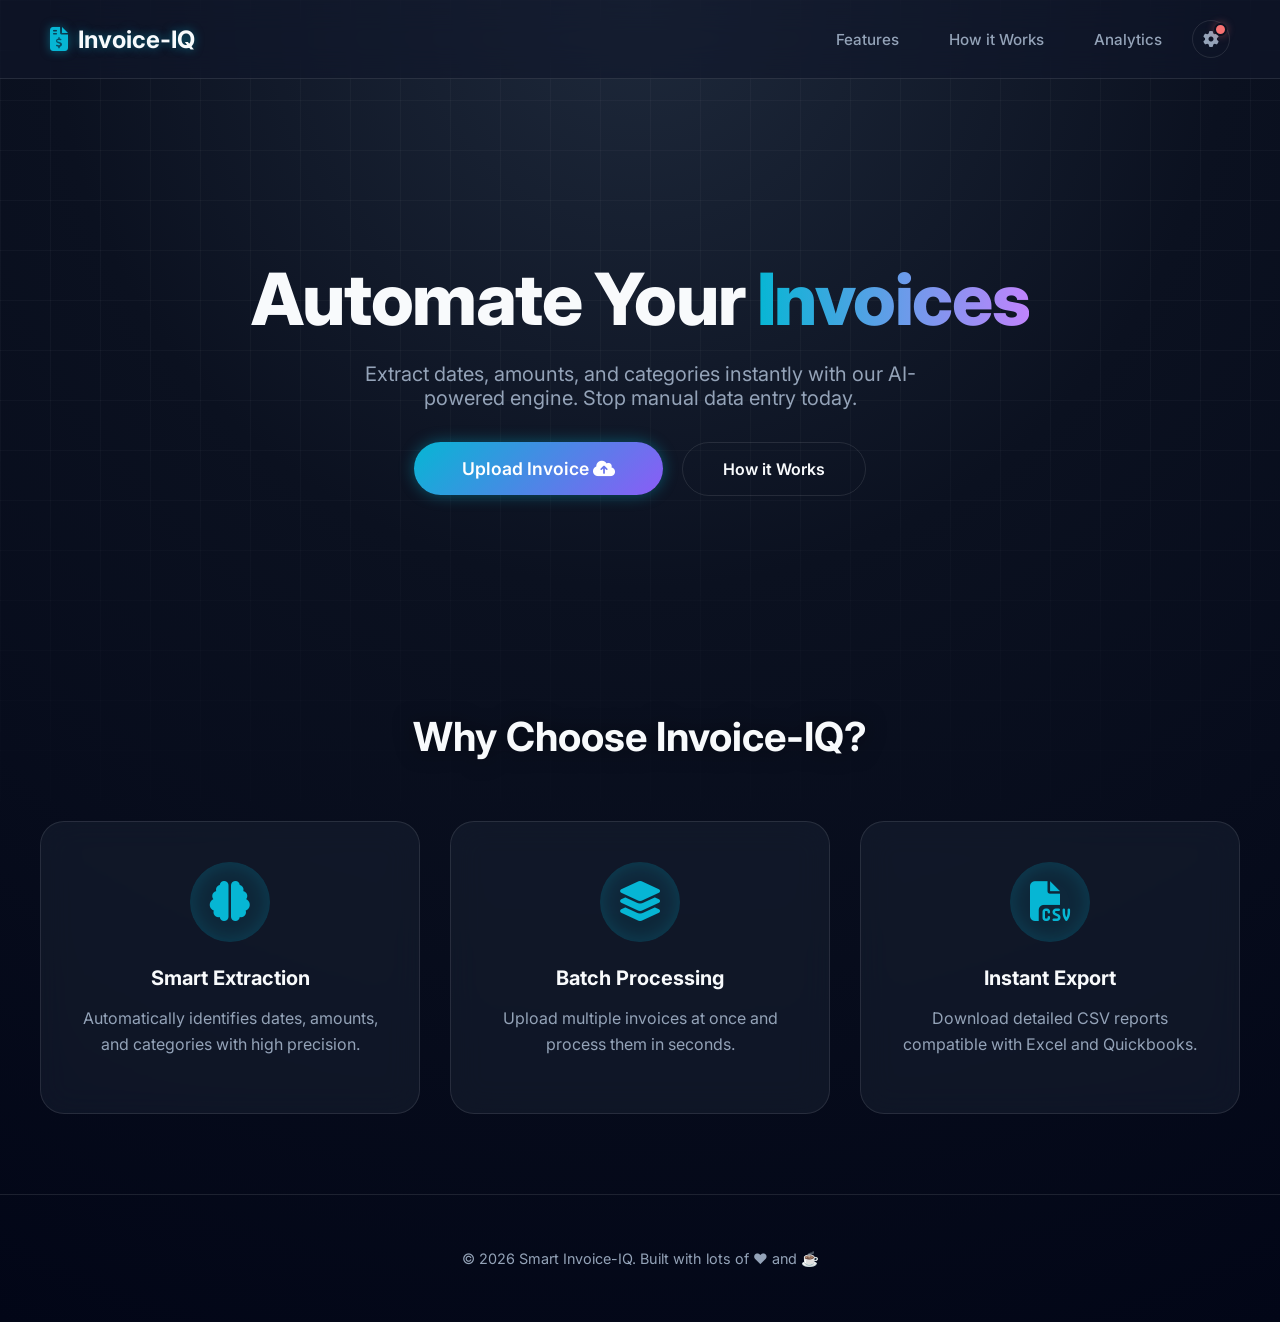
==== commit c162ccc1: "Implement a new web frontend for invoice processing with dedicated pages for upload, analytics, and " ====
--- a/frontend/index.html
+++ b/frontend/index.html
@@ -19,12 +19,37 @@
         <div class="logo">
             <i class="fa-solid fa-file-invoice-dollar"></i> Invoice-IQ
         </div>
-        <div class="nav-links">
+        <div class="nav-links" style="display: flex; align-items: center; gap: 20px;">
             <a href="#features">Features</a>
             <a href="/how-it-works">How it Works</a>
             <a href="/analytics">Analytics</a>
+            <button class="settings-btn" id="settings-btn" title="Settings">
+                <i class="fa-solid fa-gear"></i>
+                <span class="status-dot inactive" id="settings-dot"></span>
+            </button>
         </div>
     </nav>
+
+    <!-- Settings Modal -->
+    <div class="settings-overlay" id="settings-overlay"></div>
+    <div class="settings-modal" id="settings-modal">
+        <h3><i class="fa-solid fa-key"></i> API Configuration</h3>
+        <p class="settings-desc">Enter your Google Gemini API key to enable AI-powered extraction and classification.
+            Get one free at <a href="https://aistudio.google.com/" target="_blank"
+                style="color: var(--primary-cyan);">Google AI Studio</a>.</p>
+        <div class="api-input-group">
+            <input type="password" id="api-key-input" placeholder="Paste your Gemini API key..." autocomplete="off">
+            <button class="btn-save-key" id="save-api-key-btn">Save</button>
+        </div>
+        <div class="api-status not-configured" id="api-status">
+            <span><i class="fa-solid fa-circle-xmark"></i> No API Key configured</span>
+        </div>
+        <div class="settings-note">
+            <i class="fa-solid fa-shield-halved"></i>
+            <span>Your key is stored locally in your browser and never saved on the server. It is only sent with API
+                requests as a secure header.</span>
+        </div>
+    </div>
 
     <div class="background-grid"></div>
 
--- a/frontend/style.css
+++ b/frontend/style.css
@@ -475,7 +475,8 @@
 }
 
 /* --- Glass Select & Input --- */
-.glass-select, .glass-input {
+.glass-select,
+.glass-input {
     background: var(--glass-bg);
     border: 1px solid var(--glass-border);
     color: var(--text-main);
@@ -488,7 +489,8 @@
     backdrop-filter: blur(8px);
 }
 
-.glass-select:focus, .glass-input:focus {
+.glass-select:focus,
+.glass-input:focus {
     border-color: var(--primary-cyan);
     box-shadow: 0 0 15px rgba(6, 182, 212, 0.2);
 }
@@ -501,7 +503,7 @@
 /* --- KPI Grid --- */
 .kpi-grid {
     display: grid;
-    grid-template-columns: repeat(auto-fit, minmax(180px, 1fr));
+    grid-template-columns: repeat(auto-fit, minmax(200px, 1fr));
     gap: 16px;
     margin-bottom: 24px;
 }
@@ -513,6 +515,7 @@
     gap: 16px;
     transition: all 0.3s ease;
     border-radius: 16px;
+    overflow: hidden;
 }
 
 .kpi-card:hover {
@@ -536,6 +539,8 @@
     display: flex;
     flex-direction: column;
     gap: 4px;
+    min-width: 0;
+    flex: 1;
 }
 
 .kpi-label {
@@ -547,10 +552,13 @@
 }
 
 .kpi-value {
-    font-size: 1.5rem;
+    font-size: clamp(1rem, 2.5vw, 1.5rem);
     font-weight: 700;
     color: var(--text-main);
     line-height: 1;
+    overflow: hidden;
+    text-overflow: ellipsis;
+    white-space: nowrap;
 }
 
 .kpi-value.price {
@@ -677,8 +685,15 @@
 }
 
 @keyframes pulse-glow {
-    0%, 100% { box-shadow: 0 0 8px rgba(251, 191, 36, 0.5); }
-    50% { box-shadow: 0 0 16px rgba(251, 191, 36, 0.8); }
+
+    0%,
+    100% {
+        box-shadow: 0 0 8px rgba(251, 191, 36, 0.5);
+    }
+
+    50% {
+        box-shadow: 0 0 16px rgba(251, 191, 36, 0.8);
+    }
 }
 
 .outlier-info {
@@ -854,6 +869,216 @@
     width: 0%;
 }
 
+/* --- Settings Gear & Modal --- */
+.settings-btn {
+    background: none;
+    border: 1px solid var(--glass-border);
+    color: var(--text-muted);
+    width: 38px;
+    height: 38px;
+    border-radius: 50%;
+    display: flex;
+    align-items: center;
+    justify-content: center;
+    cursor: pointer;
+    transition: all 0.3s ease;
+    position: relative;
+    font-size: 1rem;
+    margin-left: 10px;
+}
+
+.settings-btn:hover {
+    color: var(--primary-cyan);
+    border-color: var(--primary-cyan);
+    box-shadow: 0 0 15px rgba(6, 182, 212, 0.2);
+    transform: rotate(30deg);
+}
+
+.settings-btn .status-dot {
+    position: absolute;
+    top: 2px;
+    right: 2px;
+    width: 9px;
+    height: 9px;
+    border-radius: 50%;
+    border: 2px solid var(--bg-dark);
+}
+
+.settings-btn .status-dot.active {
+    background: #34d399;
+    box-shadow: 0 0 8px rgba(52, 211, 153, 0.6);
+}
+
+.settings-btn .status-dot.inactive {
+    background: #f87171;
+    box-shadow: 0 0 8px rgba(248, 113, 113, 0.4);
+}
+
+.settings-overlay {
+    position: fixed;
+    top: 0;
+    left: 0;
+    width: 100%;
+    height: 100%;
+    background: rgba(0, 0, 0, 0.6);
+    backdrop-filter: blur(4px);
+    z-index: 999;
+    opacity: 0;
+    visibility: hidden;
+    transition: all 0.3s ease;
+}
+
+.settings-overlay.visible {
+    opacity: 1;
+    visibility: visible;
+}
+
+.settings-modal {
+    position: fixed;
+    top: 50%;
+    left: 50%;
+    transform: translate(-50%, -50%) scale(0.9);
+    z-index: 1000;
+    background: rgba(15, 23, 42, 0.95);
+    backdrop-filter: blur(20px);
+    border: 1px solid var(--glass-border);
+    border-radius: 20px;
+    padding: 32px;
+    width: 90%;
+    max-width: 440px;
+    opacity: 0;
+    visibility: hidden;
+    transition: all 0.3s cubic-bezier(0.175, 0.885, 0.32, 1.275);
+    box-shadow: 0 25px 60px rgba(0, 0, 0, 0.5);
+}
+
+.settings-modal.visible {
+    opacity: 1;
+    visibility: visible;
+    transform: translate(-50%, -50%) scale(1);
+}
+
+.settings-modal h3 {
+    margin: 0 0 6px;
+    font-size: 1.3rem;
+    display: flex;
+    align-items: center;
+    gap: 10px;
+    color: var(--text-main);
+}
+
+.settings-modal h3 i {
+    color: var(--primary-cyan);
+}
+
+.settings-modal .settings-desc {
+    color: var(--text-muted);
+    font-size: 0.85rem;
+    margin: 0 0 24px;
+    line-height: 1.5;
+}
+
+.settings-modal .api-input-group {
+    display: flex;
+    gap: 10px;
+    margin-bottom: 16px;
+}
+
+.settings-modal .api-input-group input {
+    flex: 1;
+    background: rgba(255, 255, 255, 0.05);
+    border: 1px solid var(--glass-border);
+    border-radius: 12px;
+    padding: 12px 16px;
+    color: var(--text-main);
+    font-family: 'Inter', sans-serif;
+    font-size: 0.9rem;
+    outline: none;
+    transition: all 0.3s;
+}
+
+.settings-modal .api-input-group input:focus {
+    border-color: var(--primary-cyan);
+    box-shadow: 0 0 15px rgba(6, 182, 212, 0.15);
+}
+
+.settings-modal .api-input-group input::placeholder {
+    color: rgba(148, 163, 184, 0.5);
+}
+
+.settings-modal .btn-save-key {
+    background: linear-gradient(135deg, var(--primary-cyan), var(--primary-violet));
+    color: white;
+    border: none;
+    border-radius: 12px;
+    padding: 12px 20px;
+    font-weight: 600;
+    cursor: pointer;
+    transition: all 0.3s;
+    white-space: nowrap;
+    font-family: 'Inter', sans-serif;
+}
+
+.settings-modal .btn-save-key:hover {
+    box-shadow: 0 0 20px rgba(6, 182, 212, 0.4);
+    transform: translateY(-1px);
+}
+
+.settings-modal .api-status {
+    display: flex;
+    align-items: center;
+    justify-content: space-between;
+    padding: 12px 16px;
+    border-radius: 12px;
+    font-size: 0.88rem;
+    font-weight: 500;
+}
+
+.settings-modal .api-status.configured {
+    background: rgba(52, 211, 153, 0.1);
+    border: 1px solid rgba(52, 211, 153, 0.2);
+    color: #34d399;
+}
+
+.settings-modal .api-status.not-configured {
+    background: rgba(248, 113, 113, 0.08);
+    border: 1px solid rgba(248, 113, 113, 0.15);
+    color: #f87171;
+}
+
+.settings-modal .btn-clear-key {
+    background: none;
+    border: 1px solid rgba(248, 113, 113, 0.3);
+    color: #f87171;
+    padding: 6px 14px;
+    border-radius: 8px;
+    font-size: 0.8rem;
+    cursor: pointer;
+    transition: all 0.3s;
+    font-family: 'Inter', sans-serif;
+}
+
+.settings-modal .btn-clear-key:hover {
+    background: rgba(248, 113, 113, 0.1);
+    border-color: #f87171;
+}
+
+.settings-modal .settings-note {
+    color: var(--text-muted);
+    font-size: 0.75rem;
+    margin-top: 16px;
+    display: flex;
+    align-items: flex-start;
+    gap: 6px;
+    line-height: 1.4;
+}
+
+.settings-modal .settings-note i {
+    color: var(--primary-cyan);
+    margin-top: 2px;
+    flex-shrink: 0;
+}
+
 /* --- Responsive --- */
 @media (max-width: 768px) {
     .charts-grid-2 {
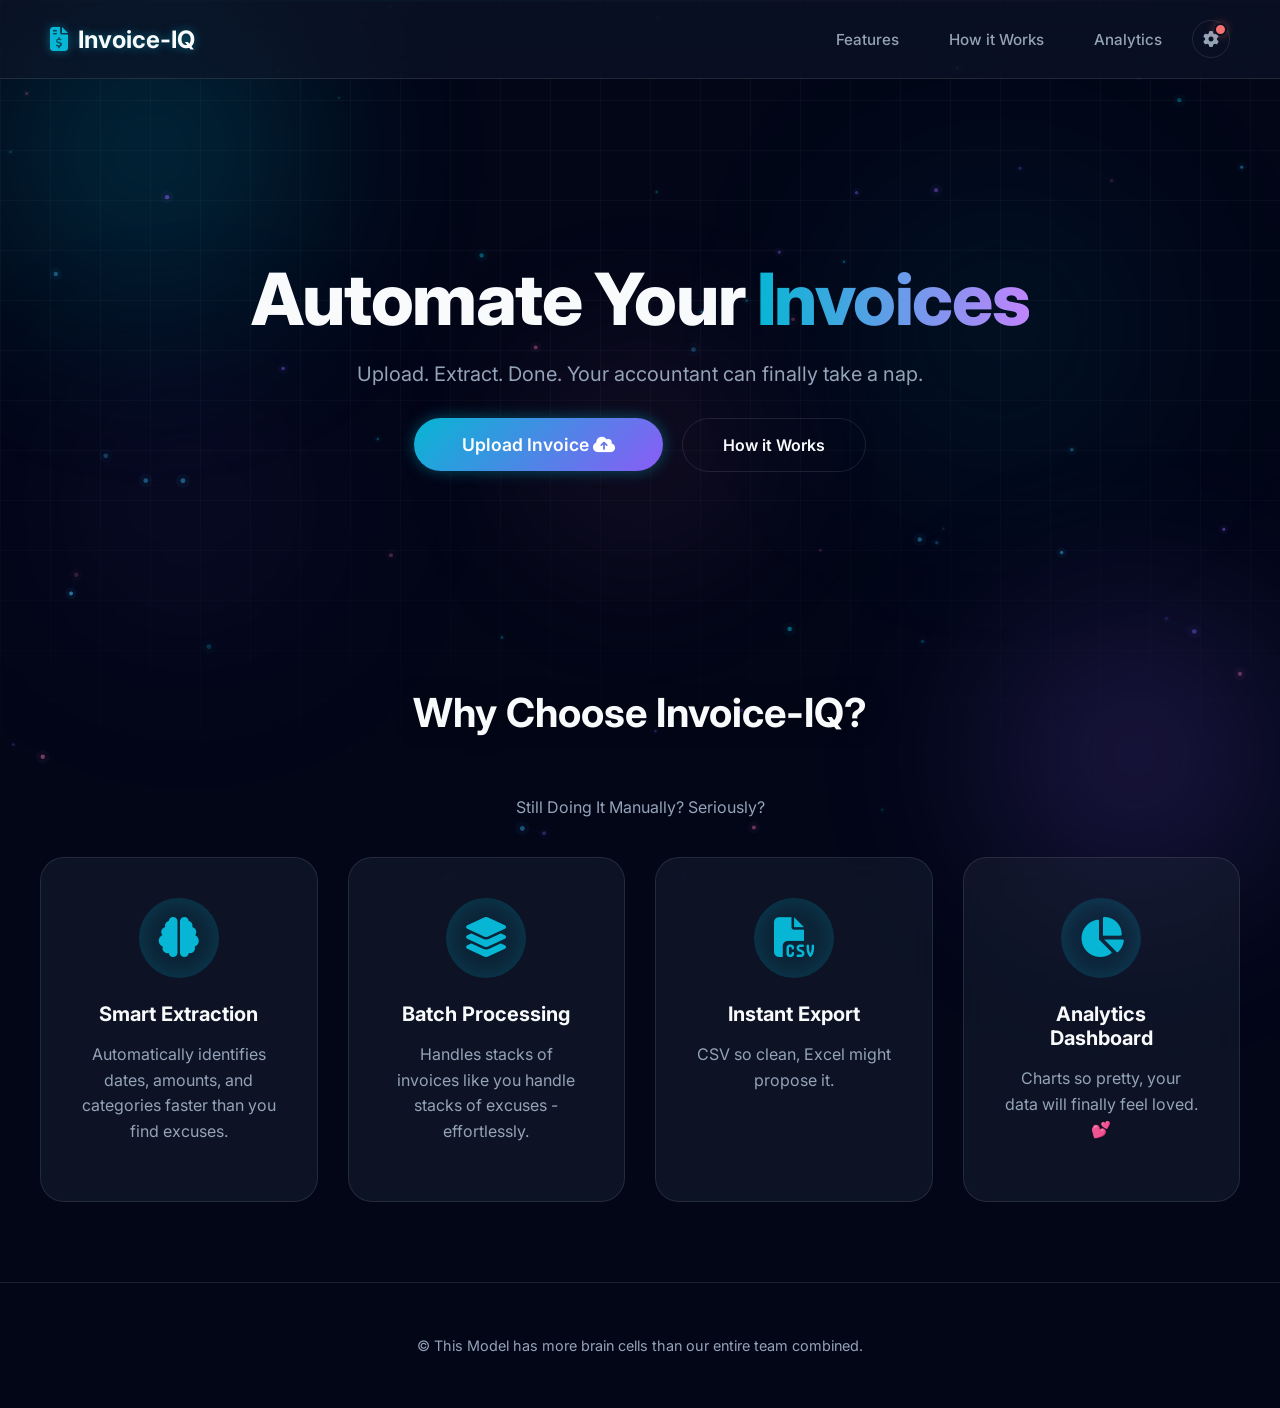
==== commit c1012e11: "implement frontend dashboard with particle background, analytics visualization, and modular UI pages" ====
--- a/frontend/index.html
+++ b/frontend/index.html
@@ -6,15 +6,12 @@
     <meta name="viewport" content="width=device-width, initial-scale=1.0">
     <title>Smart Invoice Extractor</title>
     <link rel="stylesheet" href="style.css">
-    <!-- Google Fonts: Inter for that clean, modern look -->
     <link href="https://fonts.googleapis.com/css2?family=Inter:wght@300;400;600;700&display=swap" rel="stylesheet">
-    <!-- FontAwesome for Icons -->
     <link rel="stylesheet" href="https://cdnjs.cloudflare.com/ajax/libs/font-awesome/6.4.0/css/all.min.css">
 </head>
 
 <body>
 
-    <!-- Navigation -->
     <nav class="navbar">
         <div class="logo">
             <i class="fa-solid fa-file-invoice-dollar"></i> Invoice-IQ
@@ -30,12 +27,11 @@
         </div>
     </nav>
 
-    <!-- Settings Modal -->
     <div class="settings-overlay" id="settings-overlay"></div>
     <div class="settings-modal" id="settings-modal">
         <h3><i class="fa-solid fa-key"></i> API Configuration</h3>
-        <p class="settings-desc">Enter your Google Gemini API key to enable AI-powered extraction and classification.
-            Get one free at <a href="https://aistudio.google.com/" target="_blank"
+        <p class="settings-desc">Paste your Gemini API key to let the AI cook. 🧑‍🍳
+            Get one at <a href="https://aistudio.google.com/" target="_blank"
                 style="color: var(--primary-cyan);">Google AI Studio</a>.</p>
         <div class="api-input-group">
             <input type="password" id="api-key-input" placeholder="Paste your Gemini API key..." autocomplete="off">
@@ -51,17 +47,20 @@
         </div>
     </div>
 
+    <!-- Animated Background -->
     <div class="background-grid"></div>
+    <div class="blob blob-1"></div>
+    <div class="blob blob-2"></div>
+    <div class="blob blob-3"></div>
+    <div class="ambient-glow ambient-glow-1"></div>
+    <div class="ambient-glow ambient-glow-2"></div>
+    <canvas id="particles-canvas"></canvas>
 
-    <!-- Hero Section -->
     <section class="hero">
-        <div class="blob blob-1"></div>
-        <div class="blob blob-2"></div>
 
         <div class="hero-content">
             <h1 class="fade-in-up">Automate Your <span class="gradient-text">Invoices</span></h1>
-            <p class="fade-in-up delay-1">Extract dates, amounts, and categories instantly with our AI-powered engine.
-                Stop manual data entry today.</p>
+            <p class="fade-in-up delay-1">Upload. Extract. Done. Your accountant can finally take a nap.</p>
             <div class="hero-buttons fade-in-up delay-2">
                 <a href="/upload-page" class="btn-primary-lg">Upload Invoice <i
                         class="fa-solid fa-cloud-arrow-up"></i></a>
@@ -70,36 +69,41 @@
         </div>
     </section>
 
-    <!-- Features Section -->
     <section id="features" class="features-section">
         <div class="container">
             <h2 class="section-title">Why Choose Invoice-IQ?</h2>
+            <p class="section-subtitle">Still Doing It Manually? Seriously?</p>
             <div class="features-grid">
-                <!-- Feature 1 -->
                 <div class="glass-card feature-card scroll-reveal">
                     <div class="feature-icon">
                         <i class="fa-solid fa-brain"></i>
                     </div>
                     <h3>Smart Extraction</h3>
-                    <p>Automatically identifies dates, amounts, and categories with high precision.</p>
+                    <p>Automatically identifies dates, amounts, and categories faster than you find excuses.</p>
                 </div>
 
-                <!-- Feature 2 -->
                 <div class="glass-card feature-card scroll-reveal" style="transition-delay: 0.2s">
                     <div class="feature-icon">
                         <i class="fa-solid fa-layer-group"></i>
                     </div>
                     <h3>Batch Processing</h3>
-                    <p>Upload multiple invoices at once and process them in seconds.</p>
+                    <p>Handles stacks of invoices like you handle stacks of excuses -effortlessly.</p>
                 </div>
 
-                <!-- Feature 3 -->
                 <div class="glass-card feature-card scroll-reveal" style="transition-delay: 0.4s">
                     <div class="feature-icon">
                         <i class="fa-solid fa-file-csv"></i>
                     </div>
                     <h3>Instant Export</h3>
-                    <p>Download detailed CSV reports compatible with Excel and Quickbooks.</p>
+                    <p>CSV so clean, Excel might propose it.</p>
+                </div>
+
+                <div class="glass-card feature-card scroll-reveal" style="transition-delay: 0.6s">
+                    <div class="feature-icon">
+                        <i class="fa-solid fa-chart-pie"></i>
+                    </div>
+                    <h3>Analytics Dashboard</h3>
+                    <p>Charts so pretty, your data will finally feel loved. 💕</p>
                 </div>
             </div>
         </div>
@@ -108,9 +112,10 @@
 
 
     <footer>
-        <p>&copy; 2026 Smart Invoice-IQ. Built with lots of ❤️ and ☕</p>
+        <p>&copy; This Model has more brain cells than our entire team combined.</p>
     </footer>
 
+    <script src="particles.js"></script>
     <script src="script.js"></script>
 </body>
 
--- a/frontend/style.css
+++ b/frontend/style.css
@@ -13,8 +13,7 @@
 
 body {
     font-family: 'Inter', sans-serif;
-    background: radial-gradient(circle at 50% 0%, #1e293b 0%, var(--bg-dark) 40%, var(--bg-darker) 100%);
-    background-color: var(--bg-dark);
+    background: var(--bg-darker);
     color: var(--text-main);
     margin: 0;
     padding: 0;
@@ -23,9 +22,9 @@
     display: flex;
     flex-direction: column;
     min-height: 100vh;
-}
-
-/* --- Utilities --- */
+    position: relative;
+}
+
 .container {
     max-width: 1200px;
     margin: 0 auto;
@@ -45,23 +44,158 @@
     display: none !important;
 }
 
-/* --- Background Grid --- */
+/* ============================================
+   ANIMATED BACKGROUND SYSTEM
+   ============================================ */
+
 .background-grid {
     position: fixed;
     top: 0;
     left: 0;
     width: 100%;
     height: 100%;
-    z-index: -1;
+    z-index: -3;
     background-image:
         linear-gradient(rgba(255, 255, 255, 0.03) 1px, transparent 1px),
         linear-gradient(90deg, rgba(255, 255, 255, 0.03) 1px, transparent 1px);
     background-size: 50px 50px;
     mask-image: linear-gradient(to bottom, black 40%, transparent 100%);
     pointer-events: none;
-}
-
-/* --- Navbar --- */
+    animation: gridPulse 8s ease-in-out infinite;
+}
+
+@keyframes gridPulse {
+    0%, 100% { opacity: 0.4; }
+    50% { opacity: 1; }
+}
+
+/* Floating gradient orbs */
+.blob {
+    position: fixed;
+    border-radius: 50%;
+    filter: blur(80px);
+    opacity: 0.25;
+    pointer-events: none;
+    z-index: -2;
+    will-change: transform;
+}
+
+.blob-1 {
+    width: 500px;
+    height: 500px;
+    background: radial-gradient(circle, var(--primary-cyan), transparent 70%);
+    top: -100px;
+    left: -100px;
+    animation: blobDrift1 20s ease-in-out infinite;
+}
+
+.blob-2 {
+    width: 450px;
+    height: 450px;
+    background: radial-gradient(circle, var(--primary-violet), transparent 70%);
+    bottom: -80px;
+    right: -80px;
+    animation: blobDrift2 25s ease-in-out infinite;
+}
+
+.blob-3 {
+    width: 350px;
+    height: 350px;
+    background: radial-gradient(circle, #f472b6, transparent 70%);
+    top: 50%;
+    left: 50%;
+    transform: translate(-50%, -50%);
+    animation: blobDrift3 18s ease-in-out infinite;
+    opacity: 0.12;
+}
+
+@keyframes blobDrift1 {
+    0%, 100% { transform: translate(0, 0) scale(1); }
+    25% { transform: translate(120px, 80px) scale(1.1); }
+    50% { transform: translate(50px, 200px) scale(0.9); }
+    75% { transform: translate(-60px, 100px) scale(1.05); }
+}
+
+@keyframes blobDrift2 {
+    0%, 100% { transform: translate(0, 0) scale(1); }
+    25% { transform: translate(-100px, -60px) scale(1.15); }
+    50% { transform: translate(-180px, -120px) scale(0.85); }
+    75% { transform: translate(-50px, -180px) scale(1.1); }
+}
+
+@keyframes blobDrift3 {
+    0%, 100% { transform: translate(-50%, -50%) scale(1) rotate(0deg); }
+    33% { transform: translate(-30%, -60%) scale(1.2) rotate(120deg); }
+    66% { transform: translate(-70%, -40%) scale(0.8) rotate(240deg); }
+}
+
+/* Animated scan line (tech feel) */
+.background-grid::after {
+    content: '';
+    position: fixed;
+    top: 0;
+    left: 0;
+    width: 100%;
+    height: 2px;
+    background: linear-gradient(90deg, transparent, var(--primary-cyan), var(--primary-violet), transparent);
+    opacity: 0.15;
+    animation: scanLine 8s linear infinite;
+    pointer-events: none;
+}
+
+@keyframes scanLine {
+    0% { top: -2px; }
+    100% { top: 100vh; }
+}
+
+/* Floating particles canvas */
+#particles-canvas {
+    position: fixed;
+    top: 0;
+    left: 0;
+    width: 100%;
+    height: 100%;
+    z-index: -1;
+    pointer-events: none;
+}
+
+/* Ambient glow spots that breathe */
+.ambient-glow {
+    position: fixed;
+    pointer-events: none;
+    z-index: -2;
+    border-radius: 50%;
+    filter: blur(100px);
+}
+
+.ambient-glow-1 {
+    width: 300px;
+    height: 300px;
+    background: rgba(6, 182, 212, 0.08);
+    top: 20%;
+    right: 10%;
+    animation: ambientPulse1 12s ease-in-out infinite;
+}
+
+.ambient-glow-2 {
+    width: 250px;
+    height: 250px;
+    background: rgba(139, 92, 246, 0.08);
+    bottom: 30%;
+    left: 5%;
+    animation: ambientPulse2 15s ease-in-out infinite;
+}
+
+@keyframes ambientPulse1 {
+    0%, 100% { opacity: 0.4; transform: scale(1); }
+    50% { opacity: 1; transform: scale(1.3); }
+}
+
+@keyframes ambientPulse2 {
+    0%, 100% { opacity: 0.5; transform: scale(1.1); }
+    50% { opacity: 0.2; transform: scale(0.8); }
+}
+
 .navbar {
     display: flex;
     justify-content: space-between;
@@ -103,7 +237,6 @@
     text-shadow: 0 0 8px rgba(6, 182, 212, 0.6);
 }
 
-/* --- Buttons --- */
 .btn-primary,
 .btn-primary-lg {
     background: linear-gradient(135deg, var(--primary-cyan), var(--primary-violet));
@@ -153,7 +286,6 @@
     box-shadow: 0 0 15px rgba(6, 182, 212, 0.2);
 }
 
-/* --- Hero Section --- */
 .hero {
     position: relative;
     padding: 120px 20px;
@@ -182,7 +314,6 @@
     margin-right: auto;
 }
 
-/* --- Glass Cards (Features & Upload) --- */
 .glass-card {
     background: var(--glass-bg);
     backdrop-filter: blur(16px);
@@ -228,7 +359,6 @@
     line-height: 1.6;
 }
 
-/* --- Features Layout --- */
 .features-section {
     padding: 80px 20px;
     background: transparent;
@@ -244,17 +374,15 @@
 
 .features-grid {
     display: grid;
-    grid-template-columns: repeat(auto-fit, minmax(300px, 1fr));
+    grid-template-columns: repeat(4, 1fr);
     gap: 30px;
 }
 
-/* --- Upload Section --- */
 .upload-section {
     padding: 60px 20px;
     background: transparent;
 }
 
-/* Upload Specific Overrides */
 .upload-section .section-title {
     margin-bottom: 5px;
 }
@@ -298,7 +426,6 @@
     border-bottom-style: solid;
 }
 
-/* --- Results --- */
 .result-header {
     border-bottom: 1px solid var(--glass-border);
     display: flex;
@@ -354,7 +481,6 @@
     color: #fbbf24;
 }
 
-/* --- Animations --- */
 @keyframes shimmer {
     0% {
         background-position: 0% 50%;
@@ -401,7 +527,6 @@
     transform: translateY(0);
 }
 
-/* Loader */
 .loader {
     border: 3px solid rgba(255, 255, 255, 0.1);
     border-top: 3px solid var(--primary-cyan);
@@ -419,7 +544,6 @@
     }
 }
 
-/* Footer */
 footer {
     text-align: center;
     padding: 40px;
@@ -429,16 +553,11 @@
     margin-top: auto;
 }
 
-/* ===================================================================
-   ANALYTICS DASHBOARD STYLES
-   =================================================================== */
-
 .active-link {
     color: var(--primary-cyan) !important;
     text-shadow: 0 0 8px rgba(6, 182, 212, 0.6);
 }
 
-/* --- Analytics Layout --- */
 .analytics-main {
     padding: 30px 20px 60px;
     flex: 1;
@@ -474,7 +593,6 @@
     gap: 10px;
 }
 
-/* --- Glass Select & Input --- */
 .glass-select,
 .glass-input {
     background: var(--glass-bg);
@@ -500,7 +618,6 @@
     color: var(--text-main);
 }
 
-/* --- KPI Grid --- */
 .kpi-grid {
     display: grid;
     grid-template-columns: repeat(auto-fit, minmax(200px, 1fr));
@@ -565,7 +682,6 @@
     color: #34d399;
 }
 
-/* --- Chart Grids --- */
 .charts-grid-2 {
     display: grid;
     grid-template-columns: repeat(2, 1fr);
@@ -609,7 +725,6 @@
     height: 350px;
 }
 
-/* --- Compliance Bars --- */
 .compliance-grid {
     display: flex;
     flex-direction: column;
@@ -651,7 +766,6 @@
     font-size: 0.82rem;
 }
 
-/* --- Outlier List --- */
 .outlier-list {
     display: flex;
     flex-direction: column;
@@ -715,7 +829,6 @@
     text-shadow: 0 0 10px rgba(251, 191, 36, 0.3);
 }
 
-/* --- Data Table --- */
 .table-header {
     display: flex;
     justify-content: space-between;
@@ -797,7 +910,6 @@
     white-space: nowrap;
 }
 
-/* --- CSV Upload Card --- */
 .csv-upload-card {
     max-width: 600px;
     margin: 40px auto;
@@ -829,7 +941,6 @@
     margin: 0 0 8px;
 }
 
-/* --- Analytics Loader --- */
 .analytics-loader {
     text-align: center;
     padding: 80px 20px;
@@ -841,13 +952,11 @@
     font-size: 1rem;
 }
 
-/* --- Text utilities --- */
 .text-muted {
     color: var(--text-muted);
     font-size: 0.85rem;
 }
 
-/* --- Batch Progress Bar (upload page) --- */
 .batch-progress {
     margin-top: 20px;
 }
@@ -869,7 +978,6 @@
     width: 0%;
 }
 
-/* --- Settings Gear & Modal --- */
 .settings-btn {
     background: none;
     border: 1px solid var(--glass-border);
@@ -1079,7 +1187,6 @@
     flex-shrink: 0;
 }
 
-/* --- Responsive --- */
 @media (max-width: 768px) {
     .charts-grid-2 {
         grid-template-columns: 1fr;
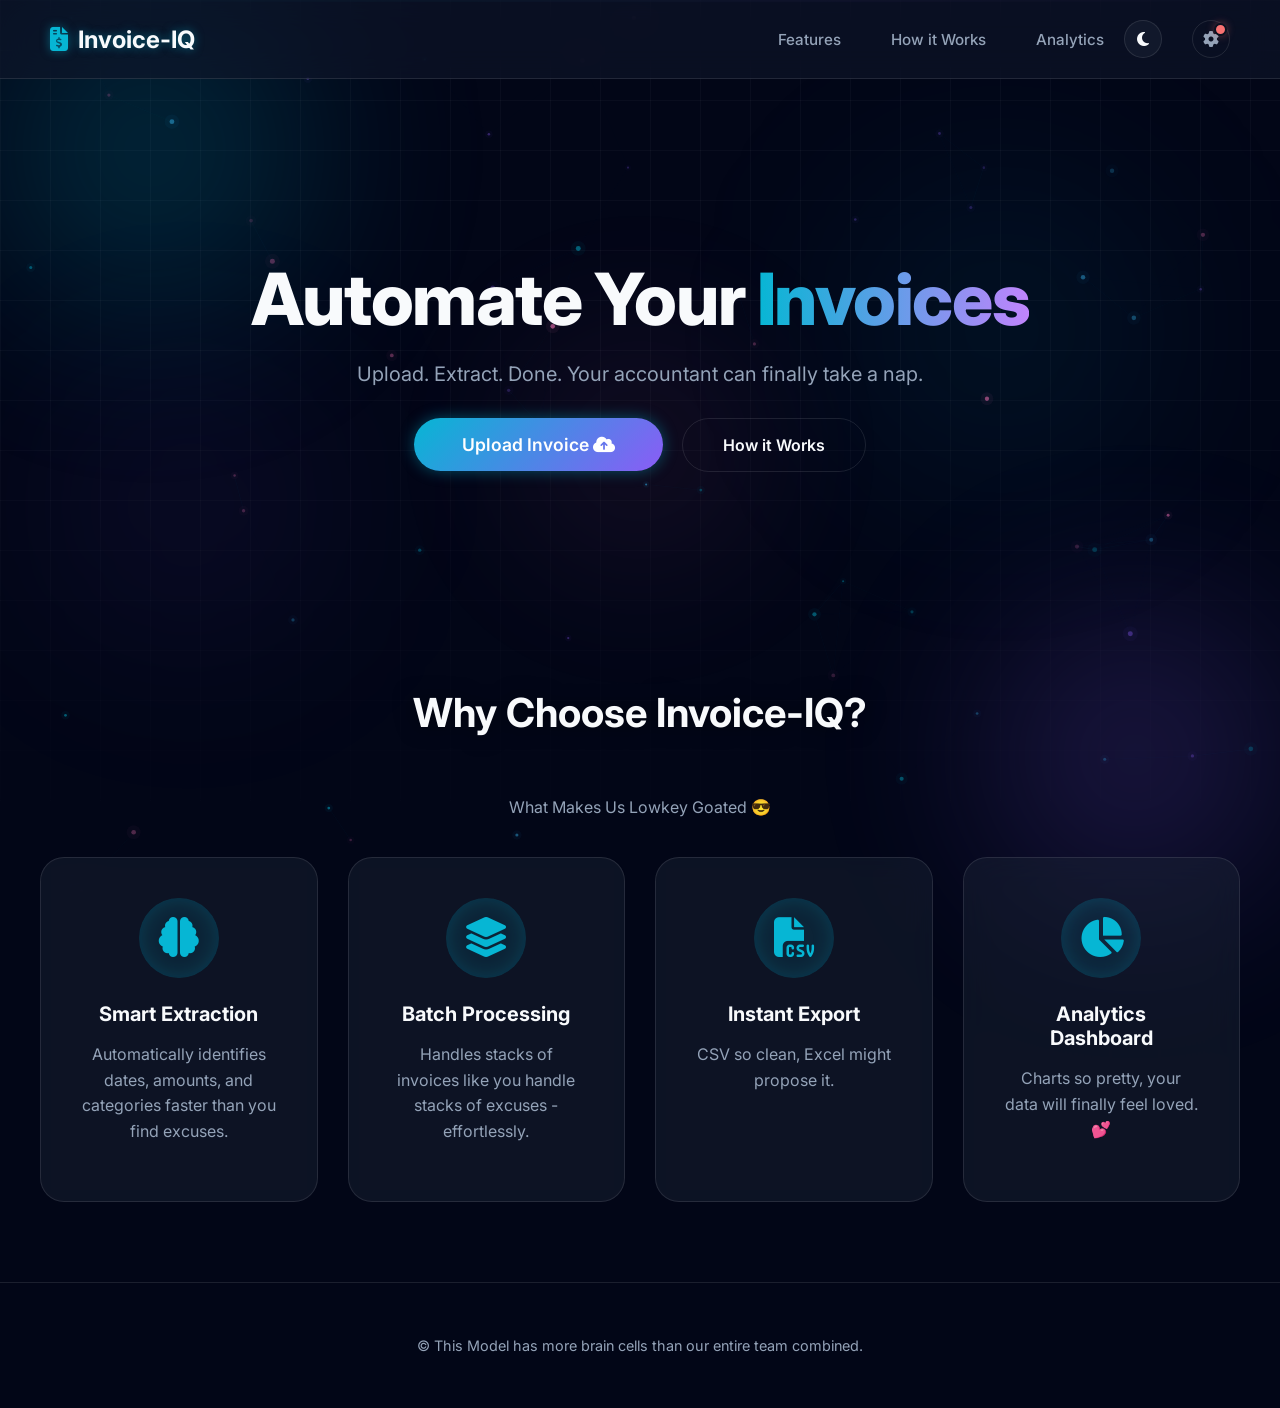
==== commit be709373: "implement analytics dashboard with CSV upload, data visualization, and theme support" ====
--- a/frontend/index.html
+++ b/frontend/index.html
@@ -20,6 +20,10 @@
             <a href="#features">Features</a>
             <a href="/how-it-works">How it Works</a>
             <a href="/analytics">Analytics</a>
+            <button class="theme-toggle" id="theme-toggle" title="Toggle Theme">
+                <i class="fa-solid fa-moon icon-moon"></i>
+                <i class="fa-solid fa-sun icon-sun"></i>
+            </button>
             <button class="settings-btn" id="settings-btn" title="Settings">
                 <i class="fa-solid fa-gear"></i>
                 <span class="status-dot inactive" id="settings-dot"></span>
@@ -31,8 +35,8 @@
     <div class="settings-modal" id="settings-modal">
         <h3><i class="fa-solid fa-key"></i> API Configuration</h3>
         <p class="settings-desc">Paste your Gemini API key to let the AI cook. 🧑‍🍳
-            Get one at <a href="https://aistudio.google.com/" target="_blank"
-                style="color: var(--primary-cyan);">Google AI Studio</a>.</p>
+            Get one at <a href="https://aistudio.google.com/" target="_blank" style="color: var(--primary-cyan);">Google
+                AI Studio</a>.</p>
         <div class="api-input-group">
             <input type="password" id="api-key-input" placeholder="Paste your Gemini API key..." autocomplete="off">
             <button class="btn-save-key" id="save-api-key-btn">Save</button>
@@ -72,7 +76,7 @@
     <section id="features" class="features-section">
         <div class="container">
             <h2 class="section-title">Why Choose Invoice-IQ?</h2>
-            <p class="section-subtitle">Still Doing It Manually? Seriously?</p>
+            <p class="section-subtitle">What Makes Us Lowkey Goated 😎</p>
             <div class="features-grid">
                 <div class="glass-card feature-card scroll-reveal">
                     <div class="feature-icon">
--- a/frontend/style.css
+++ b/frontend/style.css
@@ -9,6 +9,117 @@
     --glass-bg: rgba(30, 41, 59, 0.4);
     --glass-border: rgba(255, 255, 255, 0.1);
     --card-shadow: 0 0 20px rgba(6, 182, 212, 0.1);
+    --navbar-bg: rgba(15, 23, 42, 0.6);
+    --logo-glow: 0 0 10px rgba(6, 182, 212, 0.5);
+    --link-glow: 0 0 8px rgba(6, 182, 212, 0.6);
+    --loader-track: rgba(255, 255, 255, 0.1);
+    --select-option-bg: #1e293b;
+}
+
+/* ============================================
+   LIGHT THEME OVERRIDES
+   ============================================ */
+[data-theme="light"] {
+    --bg-dark: #f0f4f8;
+    --bg-darker: #e2e8f0;
+    --text-main: #0f172a;
+    --text-muted: #475569;
+    --glass-bg: rgba(255, 255, 255, 0.6);
+    --glass-border: rgba(0, 0, 0, 0.08);
+    --card-shadow: 0 4px 20px rgba(0, 0, 0, 0.06);
+    --navbar-bg: rgba(255, 255, 255, 0.7);
+    --logo-glow: none;
+    --link-glow: none;
+    --loader-track: rgba(0, 0, 0, 0.08);
+    --select-option-bg: #ffffff;
+}
+
+[data-theme="light"] .blob { opacity: 0.08; }
+[data-theme="light"] .blob-3 { opacity: 0.05; }
+
+[data-theme="light"] .background-grid {
+    background-image:
+        linear-gradient(rgba(0, 0, 0, 0.04) 1px, transparent 1px),
+        linear-gradient(90deg, rgba(0, 0, 0, 0.04) 1px, transparent 1px);
+}
+
+[data-theme="light"] .background-grid::after { opacity: 0.06; }
+
+[data-theme="light"] .ambient-glow-1 { background: rgba(6, 182, 212, 0.04); }
+[data-theme="light"] .ambient-glow-2 { background: rgba(139, 92, 246, 0.04); }
+
+[data-theme="light"] .glass-card {
+    background: rgba(255, 255, 255, 0.65);
+    border-color: rgba(0, 0, 0, 0.06);
+    box-shadow: 0 4px 24px rgba(0, 0, 0, 0.05);
+}
+
+[data-theme="light"] .glass-card:hover {
+    border-color: rgba(6, 182, 212, 0.2);
+    box-shadow: 0 8px 32px rgba(6, 182, 212, 0.08);
+}
+
+[data-theme="light"] .section-title { text-shadow: none; }
+[data-theme="light"] .value.price { text-shadow: none; }
+[data-theme="light"] .upload-icon { filter: drop-shadow(0 0 6px rgba(6, 182, 212, 0.3)); }
+[data-theme="light"] footer { border-top-color: rgba(0, 0, 0, 0.06); }
+[data-theme="light"] .active-link { text-shadow: none !important; }
+
+[data-theme="light"] .data-table th {
+    background: rgba(0, 0, 0, 0.03);
+    color: var(--text-muted);
+}
+[data-theme="light"] .data-table td { border-bottom-color: rgba(0, 0, 0, 0.05); }
+[data-theme="light"] .data-table tr:hover td { background: rgba(6, 182, 212, 0.04); }
+
+/* Theme toggle button */
+.theme-toggle {
+    background: var(--glass-bg);
+    border: 1px solid var(--glass-border);
+    color: var(--text-main);
+    width: 38px;
+    height: 38px;
+    border-radius: 50%;
+    cursor: pointer;
+    display: flex;
+    align-items: center;
+    justify-content: center;
+    font-size: 1rem;
+    transition: all 0.3s ease;
+    position: relative;
+    overflow: hidden;
+}
+
+.theme-toggle:hover {
+    border-color: var(--primary-cyan);
+    box-shadow: 0 0 15px rgba(6, 182, 212, 0.2);
+    transform: rotate(20deg);
+}
+
+.theme-toggle .icon-sun,
+.theme-toggle .icon-moon {
+    position: absolute;
+    transition: all 0.4s ease;
+}
+
+.theme-toggle .icon-sun {
+    opacity: 0;
+    transform: rotate(-90deg) scale(0);
+}
+
+.theme-toggle .icon-moon {
+    opacity: 1;
+    transform: rotate(0deg) scale(1);
+}
+
+[data-theme="light"] .theme-toggle .icon-sun {
+    opacity: 1;
+    transform: rotate(0deg) scale(1);
+}
+
+[data-theme="light"] .theme-toggle .icon-moon {
+    opacity: 0;
+    transform: rotate(90deg) scale(0);
 }
 
 body {
@@ -65,8 +176,15 @@
 }
 
 @keyframes gridPulse {
-    0%, 100% { opacity: 0.4; }
-    50% { opacity: 1; }
+
+    0%,
+    100% {
+        opacity: 0.4;
+    }
+
+    50% {
+        opacity: 1;
+    }
 }
 
 /* Floating gradient orbs */
@@ -110,23 +228,59 @@
 }
 
 @keyframes blobDrift1 {
-    0%, 100% { transform: translate(0, 0) scale(1); }
-    25% { transform: translate(120px, 80px) scale(1.1); }
-    50% { transform: translate(50px, 200px) scale(0.9); }
-    75% { transform: translate(-60px, 100px) scale(1.05); }
+
+    0%,
+    100% {
+        transform: translate(0, 0) scale(1);
+    }
+
+    25% {
+        transform: translate(120px, 80px) scale(1.1);
+    }
+
+    50% {
+        transform: translate(50px, 200px) scale(0.9);
+    }
+
+    75% {
+        transform: translate(-60px, 100px) scale(1.05);
+    }
 }
 
 @keyframes blobDrift2 {
-    0%, 100% { transform: translate(0, 0) scale(1); }
-    25% { transform: translate(-100px, -60px) scale(1.15); }
-    50% { transform: translate(-180px, -120px) scale(0.85); }
-    75% { transform: translate(-50px, -180px) scale(1.1); }
+
+    0%,
+    100% {
+        transform: translate(0, 0) scale(1);
+    }
+
+    25% {
+        transform: translate(-100px, -60px) scale(1.15);
+    }
+
+    50% {
+        transform: translate(-180px, -120px) scale(0.85);
+    }
+
+    75% {
+        transform: translate(-50px, -180px) scale(1.1);
+    }
 }
 
 @keyframes blobDrift3 {
-    0%, 100% { transform: translate(-50%, -50%) scale(1) rotate(0deg); }
-    33% { transform: translate(-30%, -60%) scale(1.2) rotate(120deg); }
-    66% { transform: translate(-70%, -40%) scale(0.8) rotate(240deg); }
+
+    0%,
+    100% {
+        transform: translate(-50%, -50%) scale(1) rotate(0deg);
+    }
+
+    33% {
+        transform: translate(-30%, -60%) scale(1.2) rotate(120deg);
+    }
+
+    66% {
+        transform: translate(-70%, -40%) scale(0.8) rotate(240deg);
+    }
 }
 
 /* Animated scan line (tech feel) */
@@ -144,8 +298,13 @@
 }
 
 @keyframes scanLine {
-    0% { top: -2px; }
-    100% { top: 100vh; }
+    0% {
+        top: -2px;
+    }
+
+    100% {
+        top: 100vh;
+    }
 }
 
 /* Floating particles canvas */
@@ -187,13 +346,31 @@
 }
 
 @keyframes ambientPulse1 {
-    0%, 100% { opacity: 0.4; transform: scale(1); }
-    50% { opacity: 1; transform: scale(1.3); }
+
+    0%,
+    100% {
+        opacity: 0.4;
+        transform: scale(1);
+    }
+
+    50% {
+        opacity: 1;
+        transform: scale(1.3);
+    }
 }
 
 @keyframes ambientPulse2 {
-    0%, 100% { opacity: 0.5; transform: scale(1.1); }
-    50% { opacity: 0.2; transform: scale(0.8); }
+
+    0%,
+    100% {
+        opacity: 0.5;
+        transform: scale(1.1);
+    }
+
+    50% {
+        opacity: 0.2;
+        transform: scale(0.8);
+    }
 }
 
 .navbar {
@@ -201,7 +378,7 @@
     justify-content: space-between;
     align-items: center;
     padding: 20px 50px;
-    background: rgba(15, 23, 42, 0.6);
+    background: var(--navbar-bg);
     backdrop-filter: blur(16px);
     position: sticky;
     top: 0;
@@ -216,7 +393,7 @@
     display: flex;
     gap: 10px;
     align-items: center;
-    text-shadow: 0 0 10px rgba(6, 182, 212, 0.5);
+    text-shadow: var(--logo-glow);
 }
 
 .logo i {
@@ -234,7 +411,7 @@
 
 .nav-links a:hover {
     color: var(--primary-cyan);
-    text-shadow: 0 0 8px rgba(6, 182, 212, 0.6);
+    text-shadow: var(--link-glow);
 }
 
 .btn-primary,
@@ -528,7 +705,7 @@
 }
 
 .loader {
-    border: 3px solid rgba(255, 255, 255, 0.1);
+    border: 3px solid var(--loader-track);
     border-top: 3px solid var(--primary-cyan);
     border-radius: 50%;
     width: 40px;
